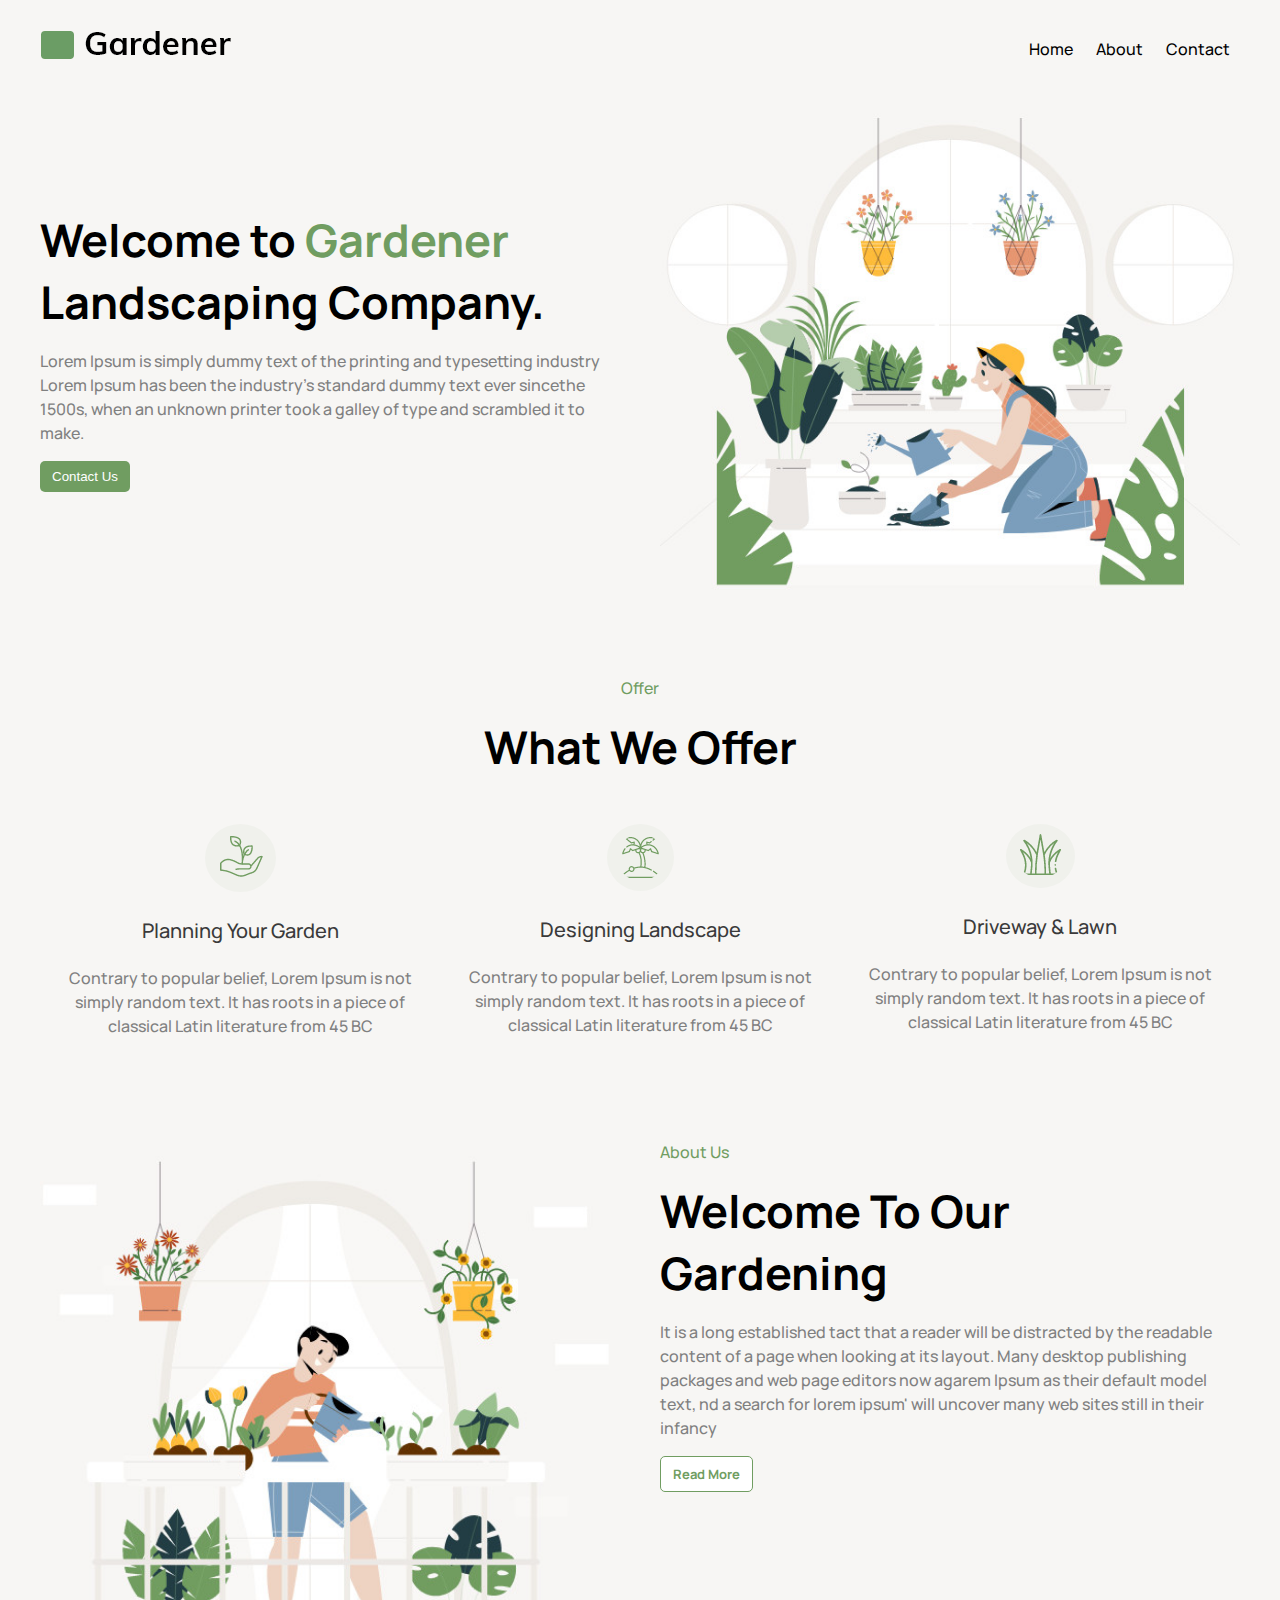
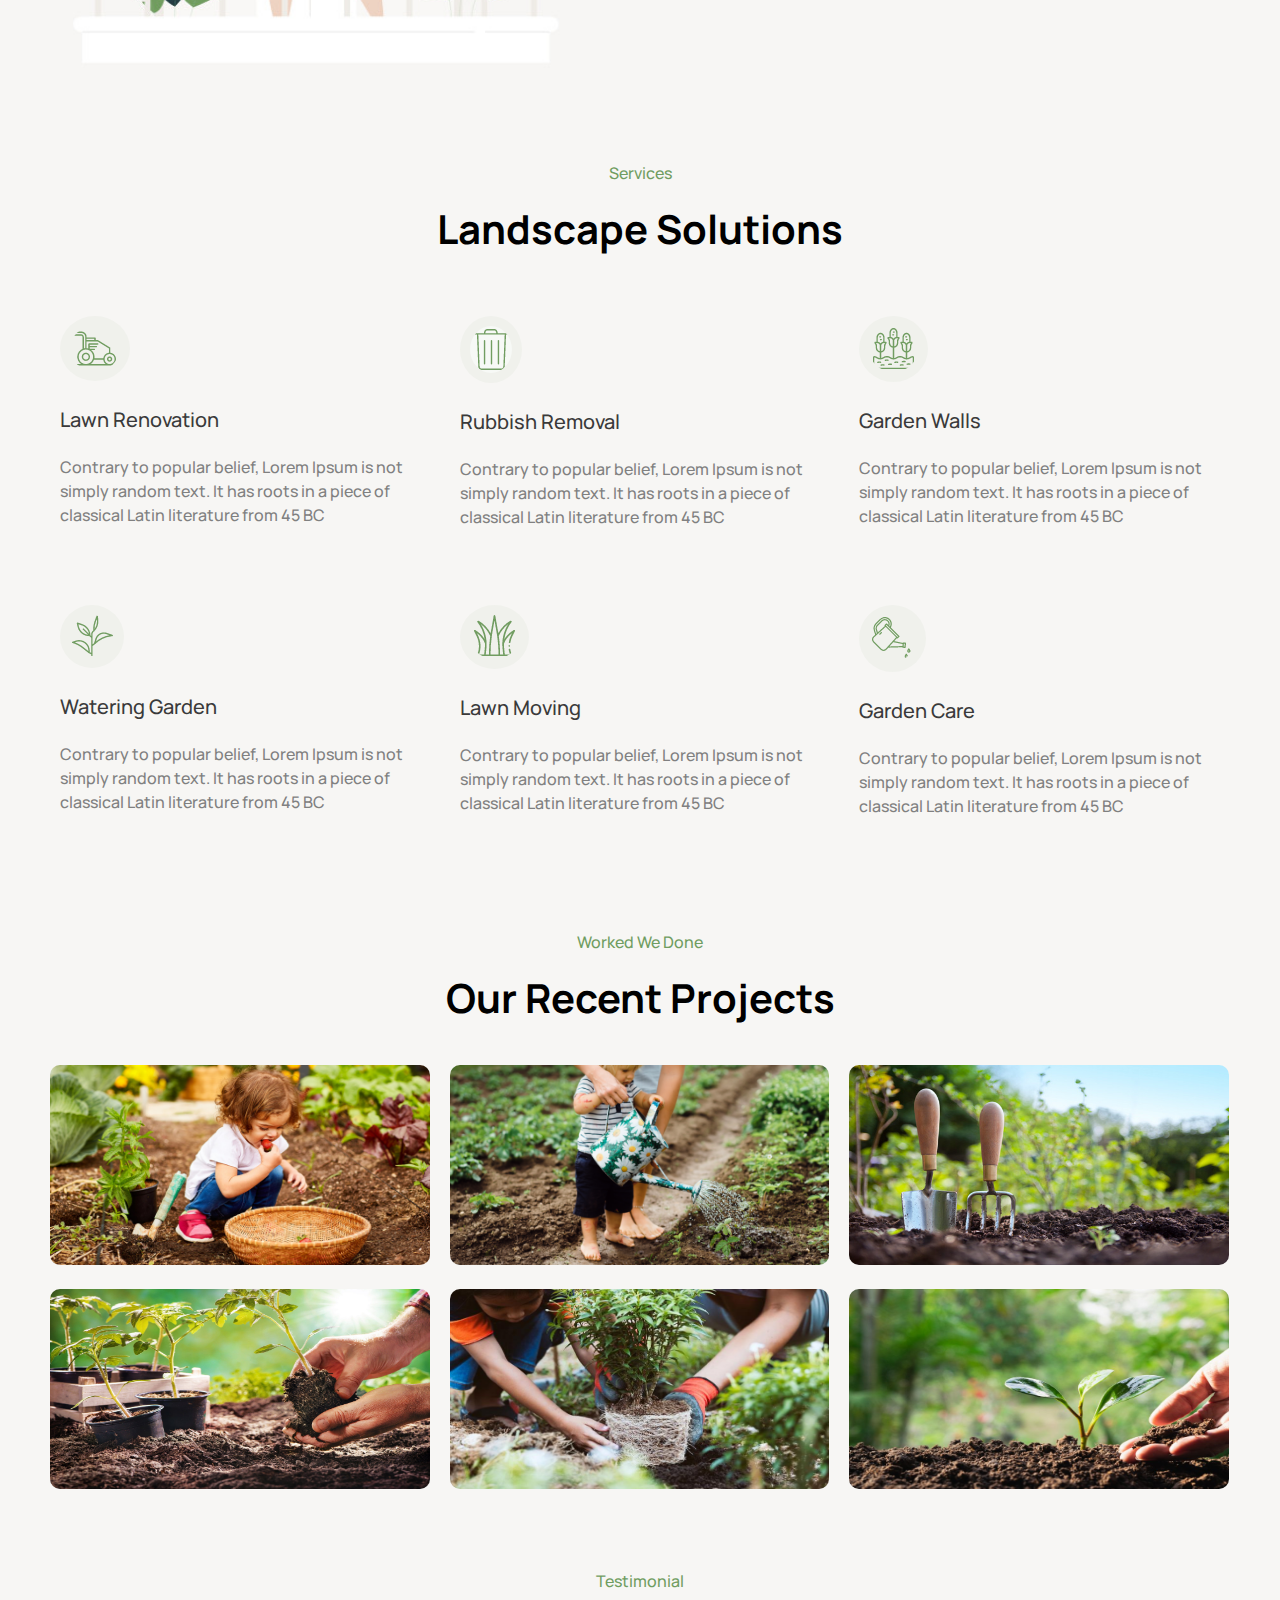
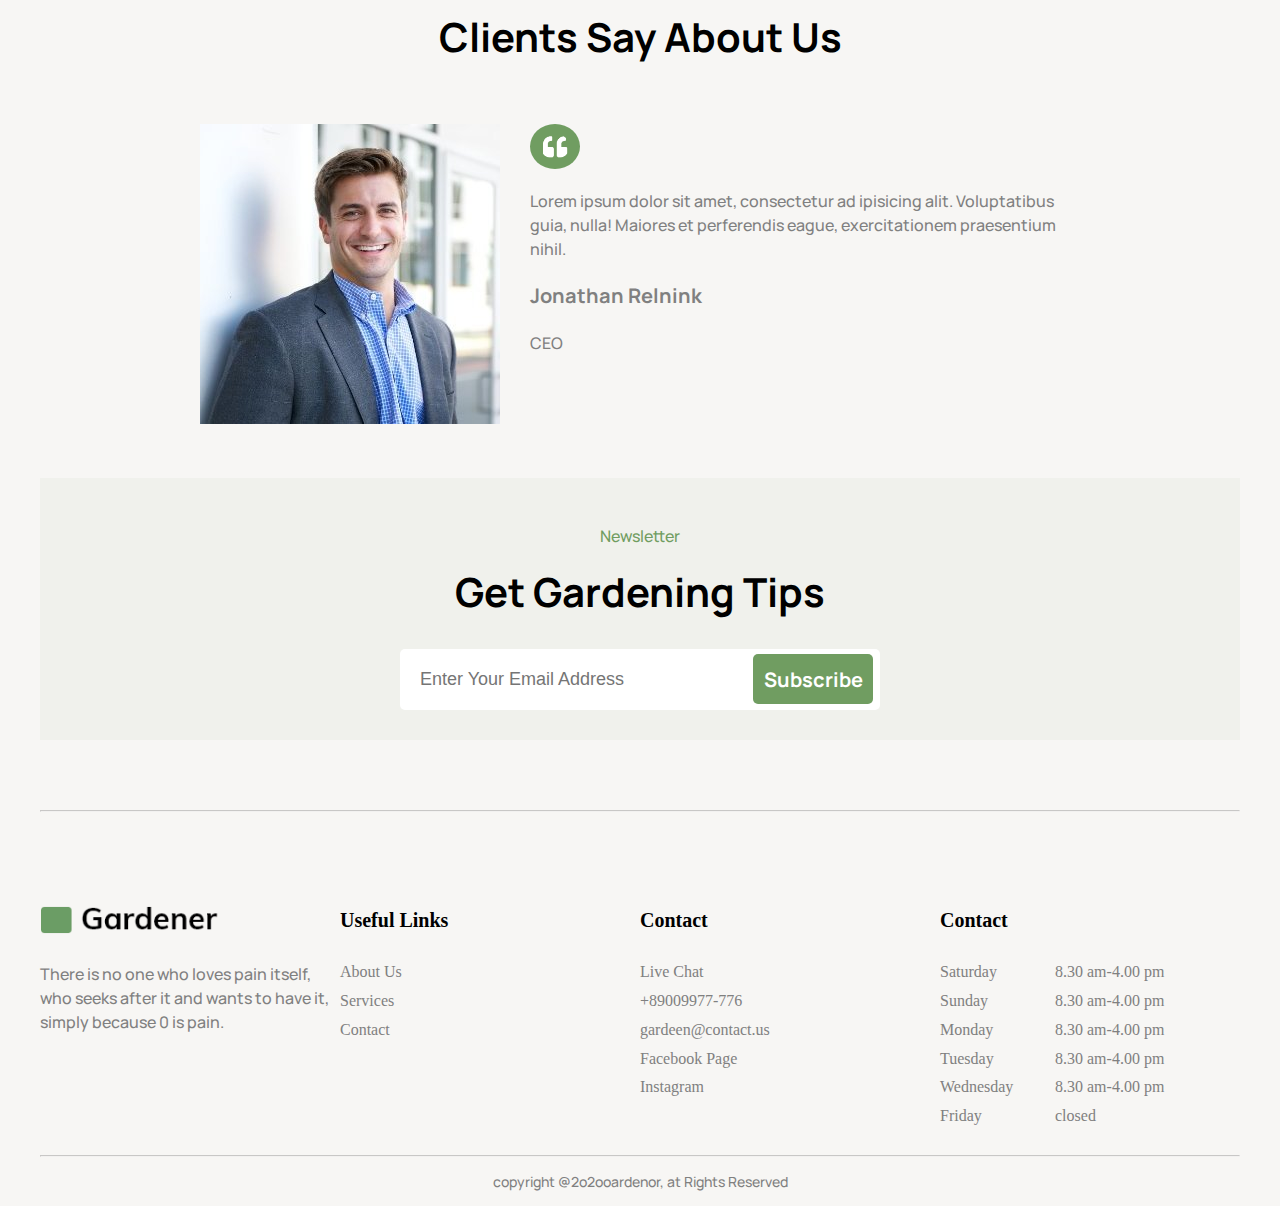
==== index.html @ a2d38297 "initial version desktop" ====
<!DOCTYPE html>
<html lang="en">
<head>
    <meta charset="UTF-8">
    <meta name="viewport" content="width=device-width, initial-scale=1.0">
    <title>Gardener</title>
    <link rel="stylesheet" href="css/style.css"> 
</head>
<body>
    <div class="container">
        <header class="main-header">
            <h1><a href=""><img src="images/logo.png"></a></h1>
            <nav class="navigator">
                <a href="home">Home</a>
                <a href="about">About</a>
                <a href="Contact">Contact</a>
            </nav>
        </header>
        <div class="gardener">
            <div class="welcome">
                <h2>Welcome to <span class="font-change">Gardener</span> Landscaping Company.</h2>
                <p>Lorem Ipsum is simply dummy text of the printing and 
                    typesetting industry Lorem Ipsum has been the industry's 
                    standard dummy text ever sincethe 1500s, when an unknown 
                    printer took a galley of type and scrambled it to make.
                </p>
                <button id="contact-us">Contact Us</button>
            </div>
            <figure class="image1">
                <img src="images/img-1.jpg" alt="" width=100%>
            </figure>
        </div>
        <div class="offer">
            <p id="font-offer">Offer</p>
            <h2>What We Offer</h2>
            <div class="offer-container">
                <div class="offer-content">
                    <figure>
                        <img src="images/ico-1.png" alt="">
                    </figure>
                    <p id="content-head">Planning Your Garden </p>
                    <p>
                        Contrary to popular belief, Lorem Ipsum is not simply random text. 
                        It has roots in a piece of classical Latin literature from 45 BC 
                    </p>
                </div>
                <div class="offer-content">
                    <figure>
                        <img src="images/ico-2.png" alt="">
                    </figure>
                    <p id="content-head">Designing Landscape </p>
                    <p>
                        Contrary to popular belief, Lorem Ipsum is not simply random text. 
                        It has roots in a piece of classical Latin literature from 45 BC 
                    </p>
                </div>
                <div class="offer-content">
                    <figure>
                        <img src="images/ico-3.png" alt="">
                    </figure>
                    <p id="content-head"> Driveway & Lawn </p>
                    <p>
                        Contrary to popular belief, Lorem Ipsum is not simply random text. 
                        It has roots in a piece of classical Latin literature from 45 BC 
                    </p>
                </div>
            </div>
    
        </div>
        <div class="gardener">
            <figure class="image2">
                <img src="images/img-2.jpg" alt="" width=100%>
            </figure>
            <div class="about">
                <p id="font-about">About Us</p>
                <h2>Welcome To Our Gardening</h2>
                <p>It is a long established tact that a reader will be distracted by the
                     readable content of a page when looking at its layout. Many desktop publishing 
                     packages and web page editors now agarem Ipsum as their default model text, 
                     nd a search for lorem ipsum' will uncover many web sites still in their infancy 
                </p>
                <button id="read-more">Read More</button>
            </div>
           
        </div>
        <div class="offer">
            <p id="font-offer">Services</p>
            <h3>Landscape Solutions </h3>
            <div class="service-container">
                <div class="service-content">
                    <figure>
                        <img src="images/ico-4.png" alt="">
                    </figure>
                    <p id="content-head">Lawn Renovation </p>
                    <p>
                        Contrary to popular belief, Lorem Ipsum is not simply random text. 
                        It has roots in a piece of classical Latin literature from 45 BC 
                    </p>

                </div>
                <div class="service-content">
                    <figure>
                        <img src="images/ico-5.png" alt="">
                    </figure>
                    <p id="content-head">Rubbish Removal </p>
                    <p>
                        Contrary to popular belief, Lorem Ipsum is not simply random text. 
                        It has roots in a piece of classical Latin literature from 45 BC 
                    </p>

                </div>
                <div class="service-content">
                    <figure>
                        <img src="images/ico-6.png" alt="">
                    </figure>
                    <p id="content-head">Garden Walls </p>
                    <p>
                        Contrary to popular belief, Lorem Ipsum is not simply random text. 
                        It has roots in a piece of classical Latin literature from 45 BC 
                    </p>

                </div>
                <div class="service-content">
                    <figure>
                        <img src="images/ico-7.png" alt="">
                    </figure>
                    <p id="content-head">Watering Garden </p>
                    <p>
                        Contrary to popular belief, Lorem Ipsum is not simply random text. 
                        It has roots in a piece of classical Latin literature from 45 BC 
                    </p>

                </div>
                <div class="service-content">
                    <figure>
                        <img src="images/ico-3.png" alt="">
                    </figure>
                    <p id="content-head">Lawn Moving</p>
                    <p>
                        Contrary to popular belief, Lorem Ipsum is not simply random text. 
                        It has roots in a piece of classical Latin literature from 45 BC 
                    </p>

                </div>
                <div class="service-content">
                    <figure>
                        <img src="images/ico-8.png" alt="">
                    </figure>
                    <p id="content-head">Garden Care  </p>
                    <p>
                        Contrary to popular belief, Lorem Ipsum is not simply random text. 
                        It has roots in a piece of classical Latin literature from 45 BC 
                    </p>

                </div>
                
              
            </div>
        </div>
        <div class="offer">
            <p id="font-offer">Worked We Done</p>
            <h3>Our Recent Projects </h3>
            <div class="service-container">
                <div class="projects-content">
                    <figure>
                        <img src="images/projects/img-1.jpg" alt="">
                    </figure>
                </div>
                <div class="projects-content">
                    <figure>
                        <img src="images/projects/img-2.png" alt="">
                    </fgure>
                </div>
                <div class="projects-content">
                    <figure>
                        <img src="images/projects/img-3.jpg" alt="">
                    </figure>
                </div>
                <div class="projects-content">
                    <figure>
                        <img src="images/projects/img-4.jpg" alt="">
                    </figure>
                </div>
                <div class="projects-content">
                    <figure>
                        <img src="images/projects/img-5.jpeg" alt="">
                    </figure>
                </div>
                <div class="projects-content">
                    <figure>
                        <img src="images/projects/img-6.jpg" alt="">
                    </figure>
                    
                </div>
            </div>
        </div>
        <div class="offer">
            <p id="font-offer">Testimonial</p>
            <h3>Clients Say About Us </h3>
            <div class="clients">
                <figure class="image3">
                    <img src="images/testimonial/testimonial-2.jpg" alt="">
                </figure>
                <div class="clients-content">
                    <img src="images/quote.png" alt="" width=50px>
                    <p>Lorem ipsum dolor sit amet, consectetur ad ipisicing alit. 
                        Voluptatibus guia, nulla! Maiores et perferendis eague,
                         exercitationem praesentium nihil. 
                    </p>
                    <p id="client-name">Jonathan Relnink </p>
                    <p>CEO</p>
               
                </div>
            </div>
        </div>
        <div class="newsletter">
            <p id="font-offer">Newsletter</p>
            <h3>Get Gardening Tips </h3>
            <form>
                <div class="button-inside">
                    <input type="text" name="emailid" placeholder="Enter Your Email Address">
                    <button id="subscribe">Subscribe</button>

                </div>
                
            </form>
            
        </div>
        <hr id="newsletter-hr">
        <footer>
            <div class="footer-container">
                <div class="footer-gardener">
                   <h4><img src="images/logo.png" alt="" width=60%></h4>
                   <p>
                    There is no one who loves pain itself, who seeks after it and wants
                     to have it, simply because 0 is pain. 
                   </p>
                </div>
                <div class="link">
                    <h4>Useful Links</h4>
                    <ul>
                        <li><a href="">About Us</a></li>
                        <li><a href="">Services</a></li>
                        <li><a href="">Contact</a></li>
                    </ul>
                </div>
                <div class="contact">
                    <h4>Contact</h4>
                    <ul>
                        <li>Live Chat</li>
                        <li>+89009977-776</li>
                        <li>gardeen@contact.us</li>
                        <li>Facebook Page</li>
                        <li>Instagram </li>
                    </ul>
                </div>
                <div class="day-time">
                    <div class="day">
                        <h4>Contact</h4>
                        <ul>
                           <li>Saturday</li>
                           <li>Sunday</li>
                           <li>Monday</li>
                           <li>Tuesday</li>
                           <li>Wednesday</li>
                           <li>Friday</li>
                        </ul>
                    </div>
                    <div class="time">
                        <ul>
                            <li>8.30 am-4.00 pm</li>
                            <li>8.30 am-4.00 pm</li>
                            <li>8.30 am-4.00 pm</li>
                            <li>8.30 am-4.00 pm</li>
                            <li>8.30 am-4.00 pm</li>
                            <li>closed </li>
                         </ul>
                        
                    </div>
                </div>
                
            </div>
            <hr>
            <p id="footer-font">copyright @2o2ooardenor, at Rights Reserved </p>
        </footer>
    
    
    
</body>
</html>
---- css/style.css ----
* {-webkit-box-sizing: border-box;
    box-sizing: border-box;
   
}
body {
    font-size: 16px;
    --gogreen: #709d61;
    background-color: #f7f6f4;
}

p {
    line-height: 1.5em;
    color: grey;
    font-family: 'Manrope-medium';
}
.container {
    max-width: 1200px;
    margin: 0 auto;
}
.main-header {
    display: flex;
    justify-content: space-between;
}
.navigator {
    align-self: center;
    font-family: 'Manrope-medium';
}

.navigator a {
    text-decoration: none;
    color: black;
    padding: 10px;
}
.gardener {
    display: flex;
    justify-content: space-between;
    padding-bottom: 50px;
}
.welcome {
    flex: 1;
    align-self: center;
}
 h2 {
    font-size: 45px;
    margin: 0px 0px 10px 0px;
    font-family: 'Manrope-bold';
}
h3 {
    font-size: 40px;
    margin: 0px 0px 30px 0px;
    font-family: 'Manrope-bold';
}
.font-change {
    color: var(--gogreen);
}

#contact-us {
    padding: 8px 12px 8px 12px;
    background-color: var(--gogreen);
    color: white;
    border: none;
    border-radius: 5px;

}
.image1 {
    flex: 1;
    margin-right: 0;
}
.offer {
    padding-bottom: 50px;
}
.offer-container {
    display: flex;
}
.offer-content {
    flex: 1;
    text-align: center;
    padding: 20px;
}
#font-offer {
    text-align: center;
    font-size: 16px;
    color: var(--gogreen);
    font-family: 'Manrope-medium';
}
.offer h2, h3 {
    text-align: center;
}
#content-head {
    font-size: 20px;
    color: #3a3a3a;
}
.offer-content img {
    border-radius: 50%;
    text-align: center;
    background-color: #f0f1ec;
    padding: 10px;
}
.image2 {
    flex: 1;
    margin-left: 0px;
}
.about {
    flex: 1;
    text-align: left;
}
#font-about {
    color: var(--gogreen);
}
#read-more {
    color: var(--gogreen);
    border: 1px solid var(--gogreen);
    padding: 8px 12px 8px 12px;
    background-color: white;
    border-radius: 5px;
    font-family: 'Manrope-bold';

}
.service-container {
    display: flex;
    flex-wrap: wrap;
}
.service-content {
    width: 33.3%;
    padding: 30px 20px;
}
.service-content img {
    border-radius: 50%;
    background-color: #f0f1ec;
    text-align: left;
    padding: 10px;
}
.service-content figure {
    margin: 0px;
}
.projects-content {
    width: 33.3%;
    padding: 10px;
}    
.projects-content img {
    width: 100%;
    border-radius: 10px;
    height: 200px;

}
.projects-content figure {
    margin: 0;
}
.clients {
    display: flex;
    padding-top: 30px;
    max-width: 900px;
    margin: 0 auto;
}

.clients img {
    margin-right: 30px;
}
.clients figure {
    margin: 0px 0px 0px 10px;

}


#client-name {
    font-size: 20px;
    font-family: 'Manrope-bold';
}
.clients-content img {
    border-radius: 50%;
    background-color: var(--gogreen);
    padding: 10px;

}
.newsletter {
    background-color: #f0f1ec;
    padding: 30px 0px;
}
.button-inside {
    position: relative;
    width: 40%;
    margin: 0 auto;
}
.button-inside input {
    width: 100%;
    padding: 20px;
    font-size: 18px;
    border-radius: 5px;
    border: none;
}
#subscribe {
    position: absolute;
    top: 5px;
    right:7px;
    width:120px;
    height:50px;
    background-color: var(--gogreen);
    color: white;
    border-radius: 5px;
    border: none;
    font-size: 20px;
    font-family: 'Manrope-bold';
}
#newsletter-hr {
    margin: 70px 0px;
    opacity: 0.5;
}
.footer-container {
    display: flex;
    flex-wrap: wrap;
}
.footer-gardener,.link,.contact,.day-time {
    width: 25%;

}
footer ul {
    list-style: none;
    color: grey;
    padding-left: 0px;
    line-height: 1.8em;
}
h4 {
    font-size: 20px;
}
.footer-gardener h4 {
    margin: 23px 0px;
    
}
footer a {
    text-decoration: none;
    color: grey;
}
.day-time {
    display: flex;
    flex-wrap: wrap;
}
.day,.time {
    width: 115px;
}
.time {
    align-self: flex-end;
}
footer hr {
    opacity: 0.5;
}
#footer-font {
    font-size: 14px;
    text-align: center;
}
/* TYPOS */ 
@font-face {
    font-family: 'Manrope-bold';
    src: url('../fonts/Manrope-Bold.woff2') format('woff2'),
        url('../fonts/Manrope-Bold.woff') format('woff');
    font-weight: bold;
    font-style: normal;
    font-display: swap;
}

@font-face {
    font-family: 'Manrope-medium';
    src: url('../fonts/Manrope-Medium.woff2') format('woff2'),
        url('../fonts/Manrope-Medium.woff') format('woff');
    font-weight: 500;
    font-style: normal;
    font-display: swap;
}

@font-face {
    font-family: 'Manrope-regular';
    src: url('../fonts/Manrope-Regular.woff2') format('woff2'),
        url('../fonts/Manrope-Regular.woff') format('woff');
    font-weight: normal;
    font-style: normal;
    font-display: swap;
}

@font-face {
    font-family: 'Manrope-semibold';
    src: url('../fonts/Manrope-SemiBold.woff2') format('woff2'),
        url('../fonts/Manrope-SemiBold.woff') format('woff');
    font-weight: 600;
    font-style: normal;
    font-display: swap;
}

@font-face {
    font-family: 'Manrope-extrabold';
    src: url('../fonts/Manrope-ExtraBold.woff2') format('woff2'),
        url('../fonts/Manrope-ExtraBold.woff') format('woff');
    font-weight: 800;
    font-style: normal;
    font-display: swap;
}

@font-face {
    font-family: 'Manrope-extralight';
    src: url('../fonts/Manrope-ExtraLight.woff2') format('woff2'),
        url('../fonts/Manrope-ExtraLight.woff') format('woff');
    font-weight: 200;
    font-style: normal;
    font-display: swap;
}

@font-face {
    font-family: 'Manrope-light';
    src: url('../fonts/Manrope-Light.woff2') format('woff2'),
        url('../fonts/Manrope-Light.woff') format('woff');
    font-weight: 300;
    font-style: normal;
    font-display: swap;
}
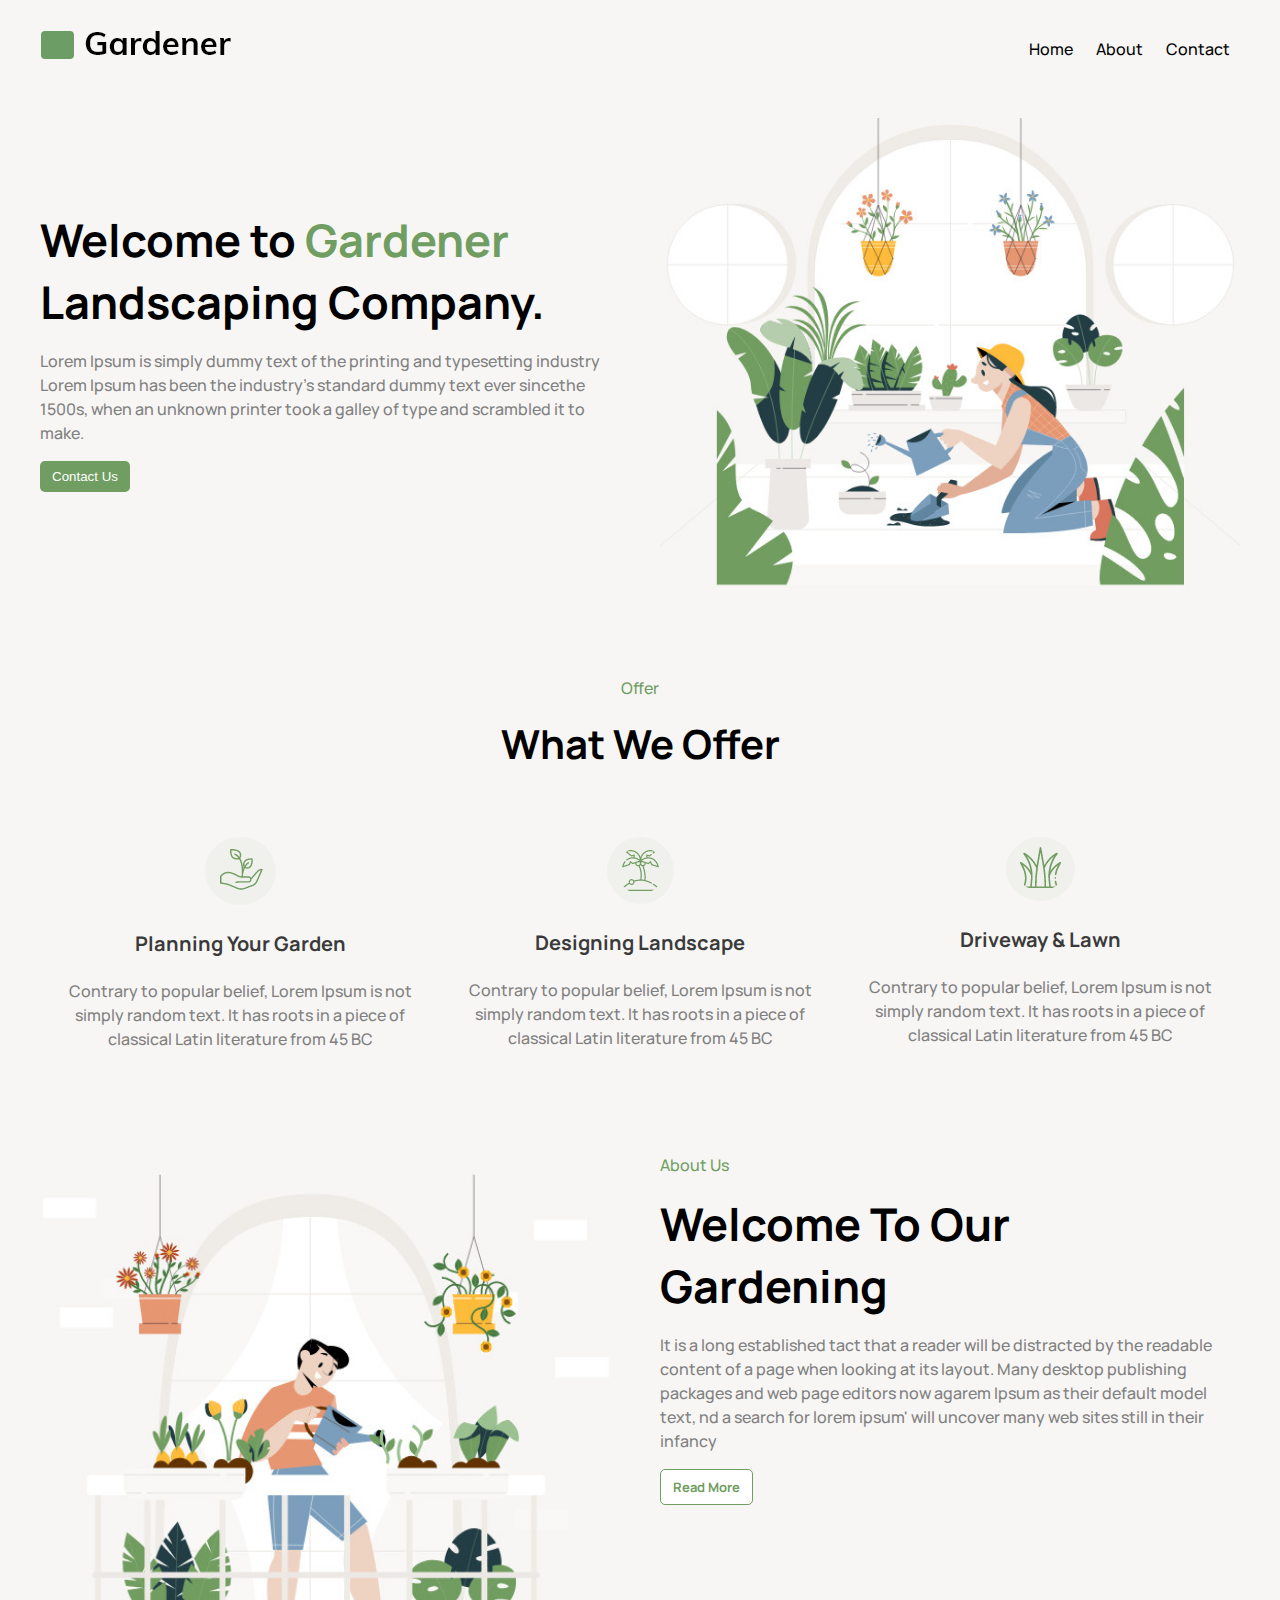
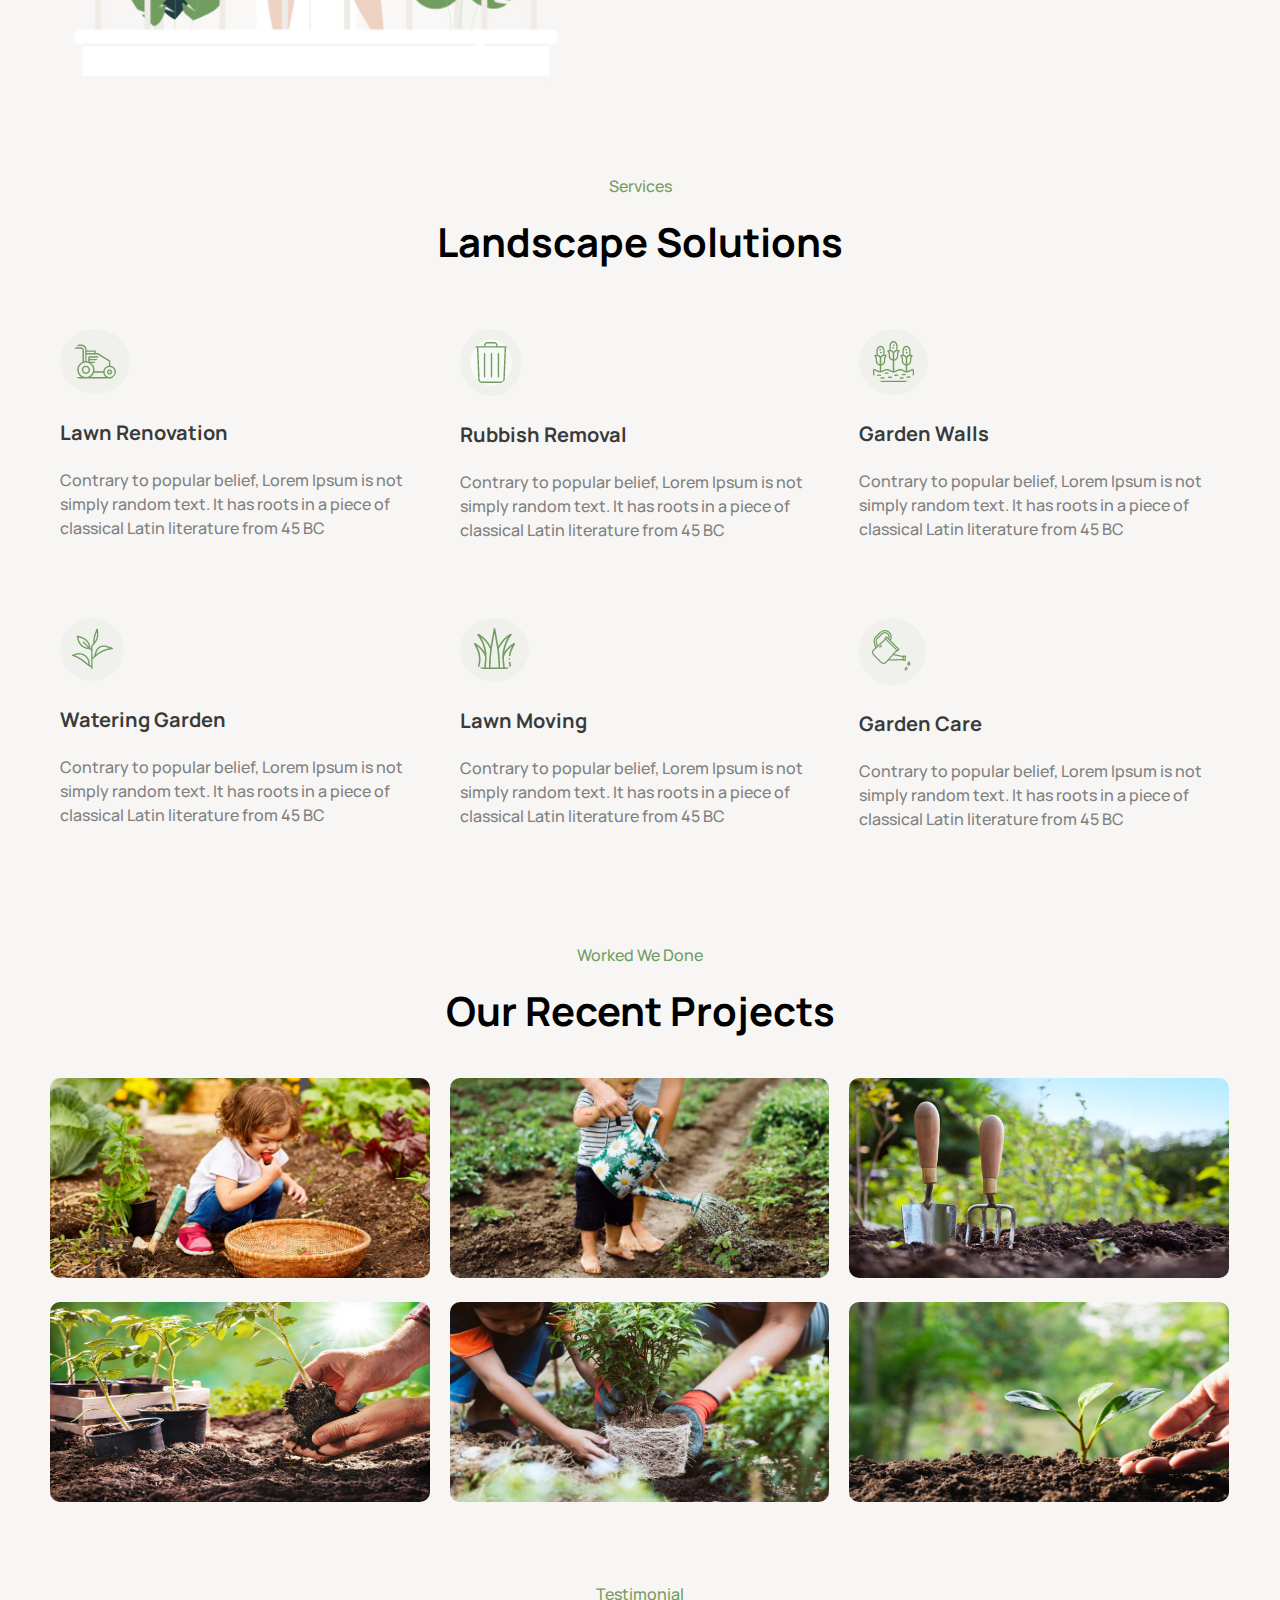
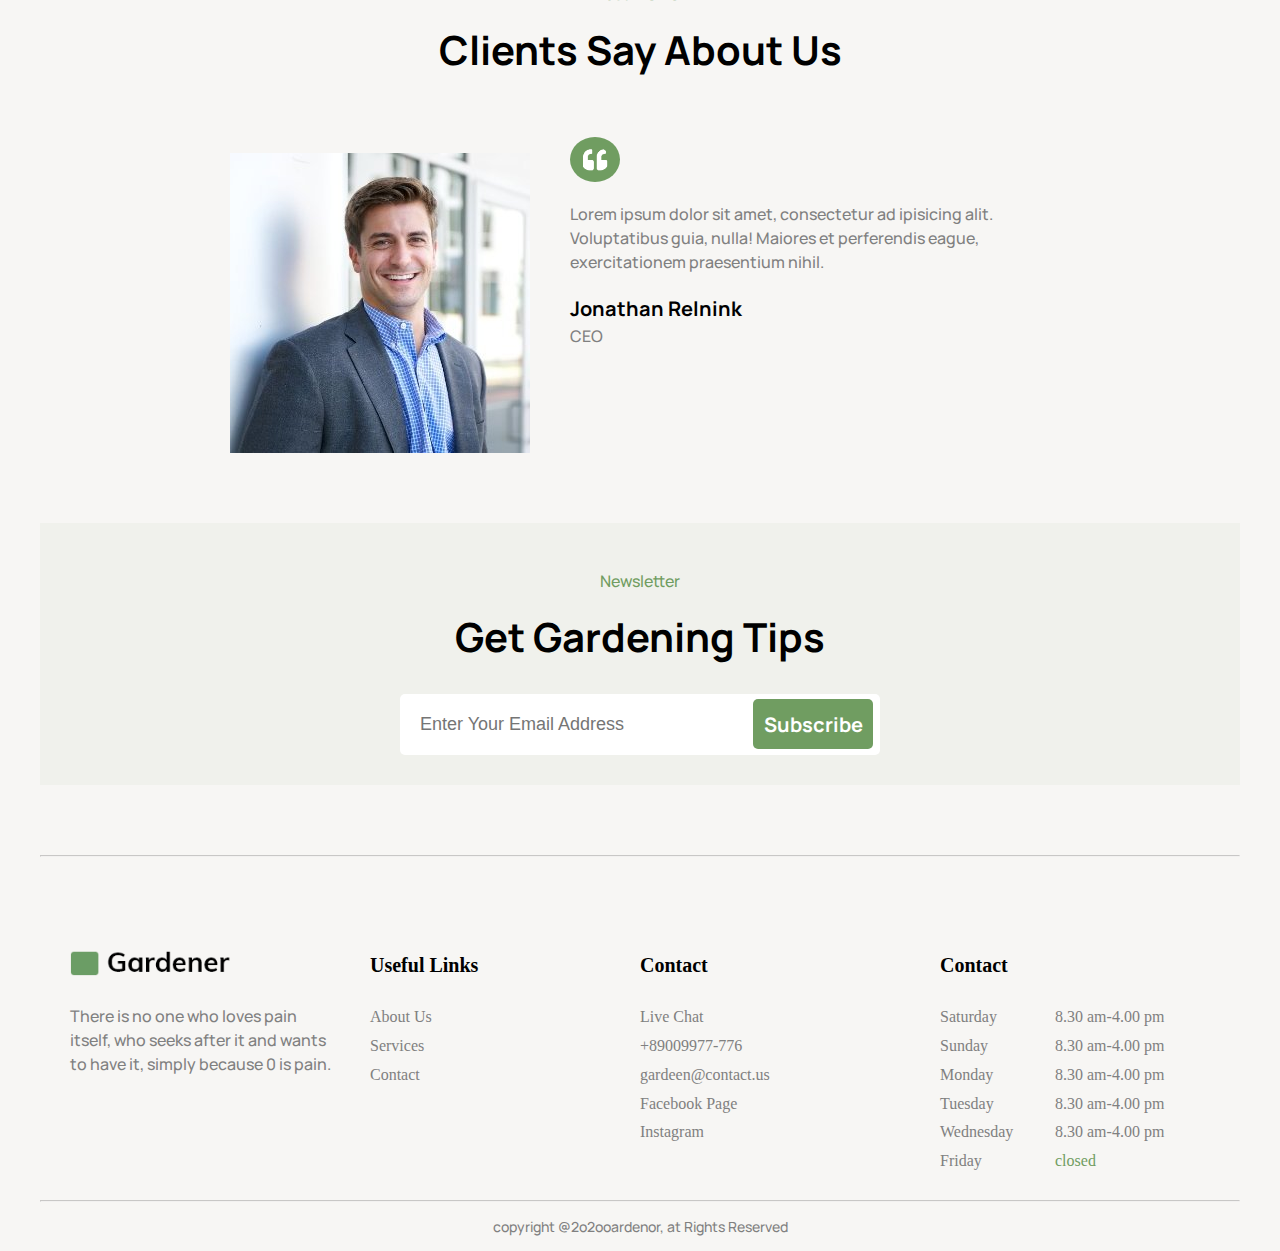
==== commit 6b8fc94e: "corrected a few" ====
--- a/index.html
+++ b/index.html
@@ -9,7 +9,7 @@
 <body>
     <div class="container">
         <header class="main-header">
-            <h1><a href=""><img src="images/logo.png"></a></h1>
+            <h1><a href=""><img src="images/logo.png" alt="logo"></a></h1>
             <nav class="navigator">
                 <a href="home">Home</a>
                 <a href="about">About</a>
@@ -27,18 +27,18 @@
                 <button id="contact-us">Contact Us</button>
             </div>
             <figure class="image1">
-                <img src="images/img-1.jpg" alt="" width=100%>
+                <img src="images/img-1.jpg" alt="welcome image" width=100%>
             </figure>
         </div>
         <div class="offer">
             <p id="font-offer">Offer</p>
-            <h2>What We Offer</h2>
+            <h3>What We Offer</h3>
             <div class="offer-container">
                 <div class="offer-content">
                     <figure>
-                        <img src="images/ico-1.png" alt="">
-                    </figure>
-                    <p id="content-head">Planning Your Garden </p>
+                        <img src="images/ico-1.png" alt="image1">
+                    </figure>
+                    <p class="content-head">Planning Your Garden </p>
                     <p>
                         Contrary to popular belief, Lorem Ipsum is not simply random text. 
                         It has roots in a piece of classical Latin literature from 45 BC 
@@ -46,9 +46,9 @@
                 </div>
                 <div class="offer-content">
                     <figure>
-                        <img src="images/ico-2.png" alt="">
-                    </figure>
-                    <p id="content-head">Designing Landscape </p>
+                        <img src="images/ico-2.png" alt="iamge2">
+                    </figure>
+                    <p class="content-head">Designing Landscape </p>
                     <p>
                         Contrary to popular belief, Lorem Ipsum is not simply random text. 
                         It has roots in a piece of classical Latin literature from 45 BC 
@@ -56,9 +56,9 @@
                 </div>
                 <div class="offer-content">
                     <figure>
-                        <img src="images/ico-3.png" alt="">
-                    </figure>
-                    <p id="content-head"> Driveway & Lawn </p>
+                        <img src="images/ico-3.png" alt="image3">
+                    </figure>
+                    <p class="content-head"> Driveway & Lawn </p>
                     <p>
                         Contrary to popular belief, Lorem Ipsum is not simply random text. 
                         It has roots in a piece of classical Latin literature from 45 BC 
@@ -69,7 +69,7 @@
         </div>
         <div class="gardener">
             <figure class="image2">
-                <img src="images/img-2.jpg" alt="" width=100%>
+                <img src="images/img-2.jpg" alt="aboutus-image" width=100%>
             </figure>
             <div class="about">
                 <p id="font-about">About Us</p>
@@ -89,64 +89,64 @@
             <div class="service-container">
                 <div class="service-content">
                     <figure>
-                        <img src="images/ico-4.png" alt="">
-                    </figure>
-                    <p id="content-head">Lawn Renovation </p>
-                    <p>
-                        Contrary to popular belief, Lorem Ipsum is not simply random text. 
-                        It has roots in a piece of classical Latin literature from 45 BC 
-                    </p>
-
-                </div>
-                <div class="service-content">
-                    <figure>
-                        <img src="images/ico-5.png" alt="">
-                    </figure>
-                    <p id="content-head">Rubbish Removal </p>
-                    <p>
-                        Contrary to popular belief, Lorem Ipsum is not simply random text. 
-                        It has roots in a piece of classical Latin literature from 45 BC 
-                    </p>
-
-                </div>
-                <div class="service-content">
-                    <figure>
-                        <img src="images/ico-6.png" alt="">
-                    </figure>
-                    <p id="content-head">Garden Walls </p>
-                    <p>
-                        Contrary to popular belief, Lorem Ipsum is not simply random text. 
-                        It has roots in a piece of classical Latin literature from 45 BC 
-                    </p>
-
-                </div>
-                <div class="service-content">
-                    <figure>
-                        <img src="images/ico-7.png" alt="">
-                    </figure>
-                    <p id="content-head">Watering Garden </p>
-                    <p>
-                        Contrary to popular belief, Lorem Ipsum is not simply random text. 
-                        It has roots in a piece of classical Latin literature from 45 BC 
-                    </p>
-
-                </div>
-                <div class="service-content">
-                    <figure>
-                        <img src="images/ico-3.png" alt="">
-                    </figure>
-                    <p id="content-head">Lawn Moving</p>
-                    <p>
-                        Contrary to popular belief, Lorem Ipsum is not simply random text. 
-                        It has roots in a piece of classical Latin literature from 45 BC 
-                    </p>
-
-                </div>
-                <div class="service-content">
-                    <figure>
-                        <img src="images/ico-8.png" alt="">
-                    </figure>
-                    <p id="content-head">Garden Care  </p>
+                        <img src="images/ico-4.png" alt="services-image1">
+                    </figure>
+                    <p class="content-head">Lawn Renovation </p>
+                    <p>
+                        Contrary to popular belief, Lorem Ipsum is not simply random text. 
+                        It has roots in a piece of classical Latin literature from 45 BC 
+                    </p>
+
+                </div>
+                <div class="service-content">
+                    <figure>
+                        <img src="images/ico-5.png" alt="services-image2">
+                    </figure>
+                    <p class="content-head">Rubbish Removal </p>
+                    <p>
+                        Contrary to popular belief, Lorem Ipsum is not simply random text. 
+                        It has roots in a piece of classical Latin literature from 45 BC 
+                    </p>
+
+                </div>
+                <div class="service-content">
+                    <figure>
+                        <img src="images/ico-6.png" alt="services-image3">
+                    </figure>
+                    <p class="content-head">Garden Walls </p>
+                    <p>
+                        Contrary to popular belief, Lorem Ipsum is not simply random text. 
+                        It has roots in a piece of classical Latin literature from 45 BC 
+                    </p>
+
+                </div>
+                <div class="service-content">
+                    <figure>
+                        <img src="images/ico-7.png" alt="services-image4">
+                    </figure>
+                    <p class="content-head">Watering Garden </p>
+                    <p>
+                        Contrary to popular belief, Lorem Ipsum is not simply random text. 
+                        It has roots in a piece of classical Latin literature from 45 BC 
+                    </p>
+
+                </div>
+                <div class="service-content">
+                    <figure>
+                        <img src="images/ico-3.png" alt="services-image5">
+                    </figure>
+                    <p class="content-head">Lawn Moving</p>
+                    <p>
+                        Contrary to popular belief, Lorem Ipsum is not simply random text. 
+                        It has roots in a piece of classical Latin literature from 45 BC 
+                    </p>
+
+                </div>
+                <div class="service-content">
+                    <figure>
+                        <img src="images/ico-8.png" alt="services-image6">
+                    </figure>
+                    <p class="content-head">Garden Care  </p>
                     <p>
                         Contrary to popular belief, Lorem Ipsum is not simply random text. 
                         It has roots in a piece of classical Latin literature from 45 BC 
@@ -163,32 +163,32 @@
             <div class="service-container">
                 <div class="projects-content">
                     <figure>
-                        <img src="images/projects/img-1.jpg" alt="">
-                    </figure>
-                </div>
-                <div class="projects-content">
-                    <figure>
-                        <img src="images/projects/img-2.png" alt="">
+                        <img src="images/projects/img-1.jpg" alt="projectimg1">
+                    </figure>
+                </div>
+                <div class="projects-content">
+                    <figure>
+                        <img src="images/projects/img-2.png" alt="projectimg2">
                     </fgure>
                 </div>
                 <div class="projects-content">
                     <figure>
-                        <img src="images/projects/img-3.jpg" alt="">
-                    </figure>
-                </div>
-                <div class="projects-content">
-                    <figure>
-                        <img src="images/projects/img-4.jpg" alt="">
-                    </figure>
-                </div>
-                <div class="projects-content">
-                    <figure>
-                        <img src="images/projects/img-5.jpeg" alt="">
-                    </figure>
-                </div>
-                <div class="projects-content">
-                    <figure>
-                        <img src="images/projects/img-6.jpg" alt="">
+                        <img src="images/projects/img-3.jpg" alt="projectimg3">
+                    </figure>
+                </div>
+                <div class="projects-content">
+                    <figure>
+                        <img src="images/projects/img-4.jpg" alt="projectimg4">
+                    </figure>
+                </div>
+                <div class="projects-content">
+                    <figure>
+                        <img src="images/projects/img-5.jpeg" alt="projectimg5">
+                    </figure>
+                </div>
+                <div class="projects-content">
+                    <figure>
+                        <img src="images/projects/img-6.jpg" alt="projectimg6">
                     </figure>
                     
                 </div>
@@ -199,10 +199,10 @@
             <h3>Clients Say About Us </h3>
             <div class="clients">
                 <figure class="image3">
-                    <img src="images/testimonial/testimonial-2.jpg" alt="">
+                    <img src="images/testimonial/testimonial-2.jpg" alt="clientimg">
                 </figure>
                 <div class="clients-content">
-                    <img src="images/quote.png" alt="" width=50px>
+                    <img src="images/quote.png" alt="quoteimg" width=50px>
                     <p>Lorem ipsum dolor sit amet, consectetur ad ipisicing alit. 
                         Voluptatibus guia, nulla! Maiores et perferendis eague,
                          exercitationem praesentium nihil. 
@@ -216,13 +216,9 @@
         <div class="newsletter">
             <p id="font-offer">Newsletter</p>
             <h3>Get Gardening Tips </h3>
-            <form>
-                <div class="button-inside">
+            <form class="button-inside">
                     <input type="text" name="emailid" placeholder="Enter Your Email Address">
                     <button id="subscribe">Subscribe</button>
-
-                </div>
-                
             </form>
             
         </div>
@@ -230,7 +226,7 @@
         <footer>
             <div class="footer-container">
                 <div class="footer-gardener">
-                   <h4><img src="images/logo.png" alt="" width=60%></h4>
+                <h4><img src="images/logo.png" alt="" width=60%></h4>
                    <p>
                     There is no one who loves pain itself, who seeks after it and wants
                      to have it, simply because 0 is pain. 
@@ -283,7 +279,7 @@
             <hr>
             <p id="footer-font">copyright @2o2ooardenor, at Rights Reserved </p>
         </footer>
-    
+    </div>
     
     
 </body>
--- a/css/style.css
+++ b/css/style.css
@@ -12,10 +12,12 @@
     line-height: 1.5em;
     color: grey;
     font-family: 'Manrope-medium';
+    font-size: 16px;
 }
 .container {
     max-width: 1200px;
     margin: 0 auto;
+   
 }
 .main-header {
     display: flex;
@@ -28,7 +30,7 @@
 
 .navigator a {
     text-decoration: none;
-    color: black;
+    color: #000000;
     padding: 10px;
 }
 .gardener {
@@ -57,7 +59,7 @@
 #contact-us {
     padding: 8px 12px 8px 12px;
     background-color: var(--gogreen);
-    color: white;
+    color: #ffffff;
     border: none;
     border-radius: 5px;
 
@@ -86,9 +88,10 @@
 .offer h2, h3 {
     text-align: center;
 }
-#content-head {
+.content-head {
     font-size: 20px;
     color: #3a3a3a;
+    font-family: 'Manrope-bold';
 }
 .offer-content img {
     border-radius: 50%;
@@ -111,7 +114,7 @@
     color: var(--gogreen);
     border: 1px solid var(--gogreen);
     padding: 8px 12px 8px 12px;
-    background-color: white;
+    background-color: #ffffff;
     border-radius: 5px;
     font-family: 'Manrope-bold';
 
@@ -151,20 +154,19 @@
     padding-top: 30px;
     max-width: 900px;
     margin: 0 auto;
-}
-
-.clients img {
-    margin-right: 30px;
-}
-.clients figure {
-    margin: 0px 0px 0px 10px;
-
-}
-
-
+    justify-content: space-between;
+}
+.clients-content {
+    flex-basis: 560px;
+}
 #client-name {
     font-size: 20px;
     font-family: 'Manrope-bold';
+    color: #000000;
+    margin-bottom: 0px;
+}
+.clients-content p:last-child {
+    margin-top: 0px;
 }
 .clients-content img {
     border-radius: 50%;
@@ -195,7 +197,7 @@
     width:120px;
     height:50px;
     background-color: var(--gogreen);
-    color: white;
+    color: #ffffff;
     border-radius: 5px;
     border: none;
     font-size: 20px;
@@ -210,8 +212,11 @@
     flex-wrap: wrap;
 }
 .footer-gardener,.link,.contact,.day-time {
-    width: 25%;
-
+    flex-basis: 25%;
+
+}
+.footer-gardener {
+    padding-left: 30px;
 }
 footer ul {
     list-style: none;
@@ -226,10 +231,15 @@
     margin: 23px 0px;
     
 }
+
 footer a {
     text-decoration: none;
     color: grey;
 }
+.link {
+    padding-left: 30px;
+}
+
 .day-time {
     display: flex;
     flex-wrap: wrap;
@@ -239,6 +249,9 @@
 }
 .time {
     align-self: flex-end;
+}
+.time li:last-child {
+    color: var(--gogreen);
 }
 footer hr {
     opacity: 0.5;
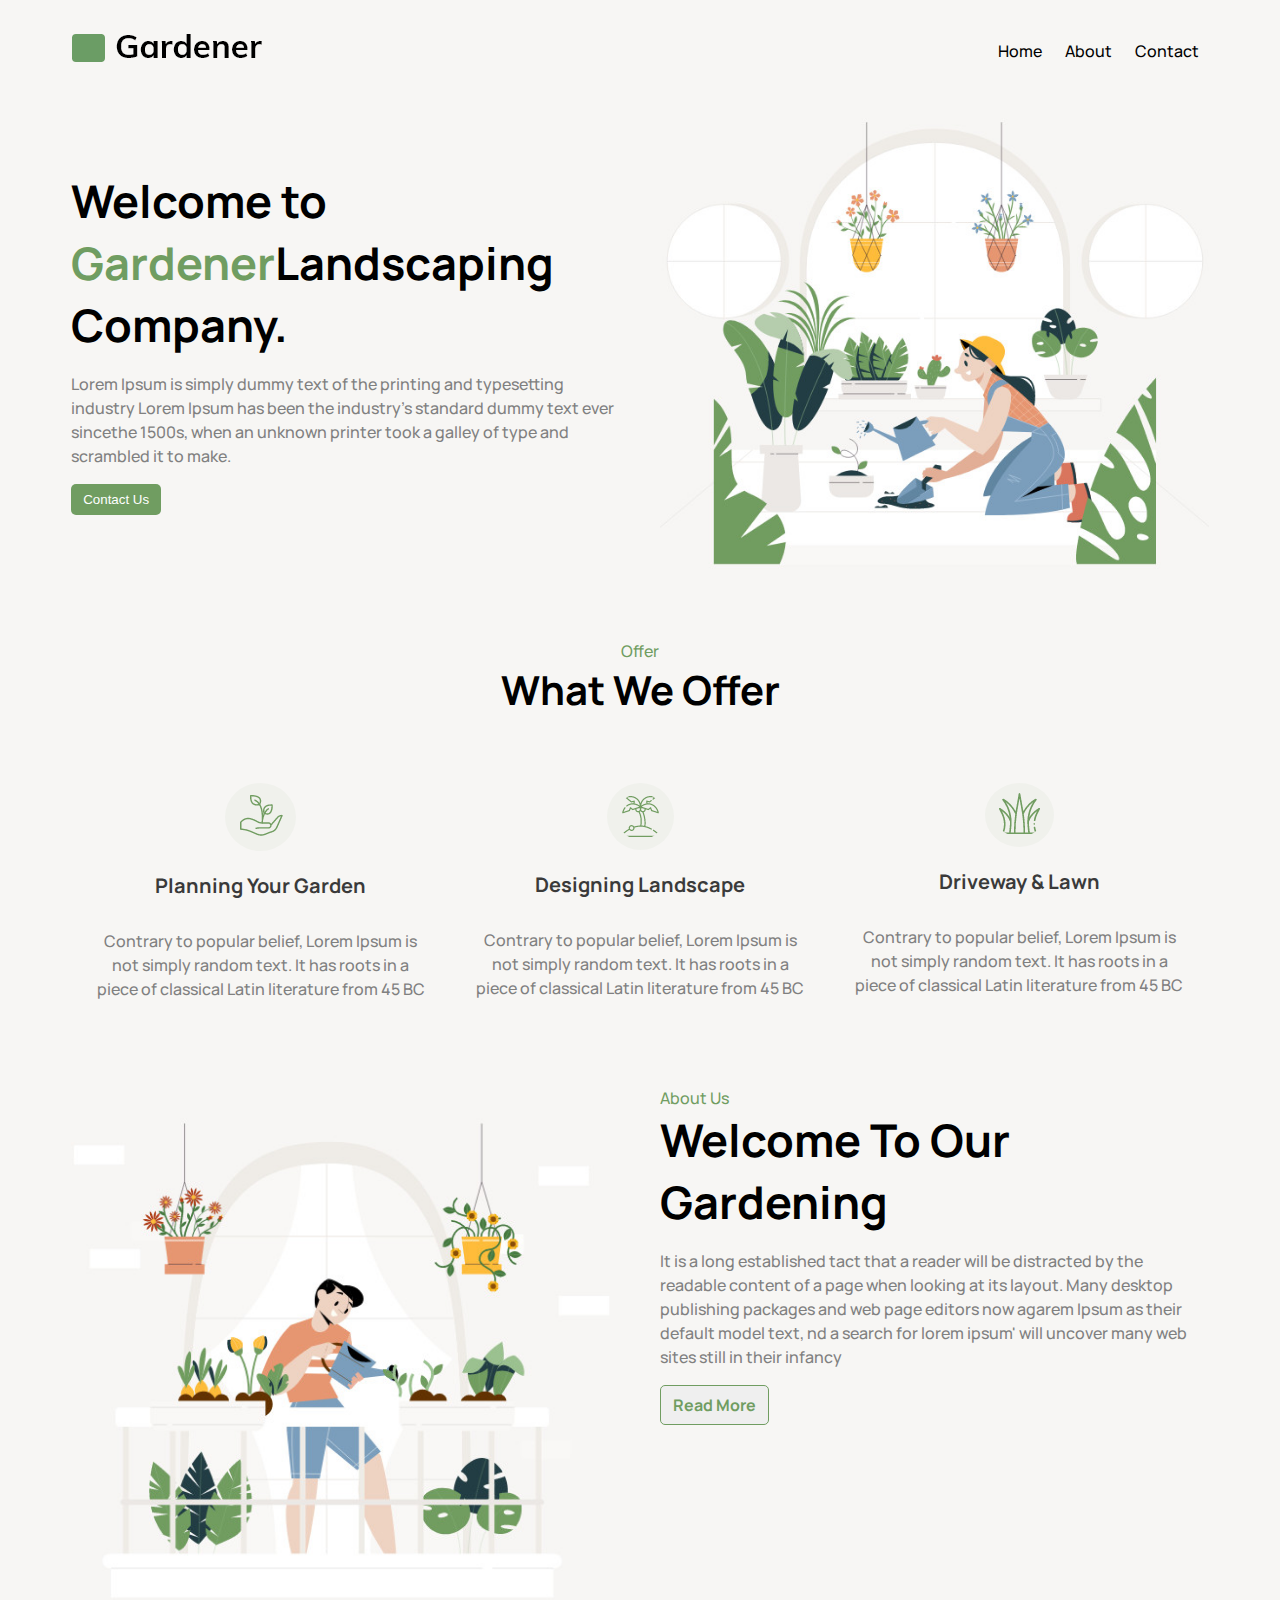
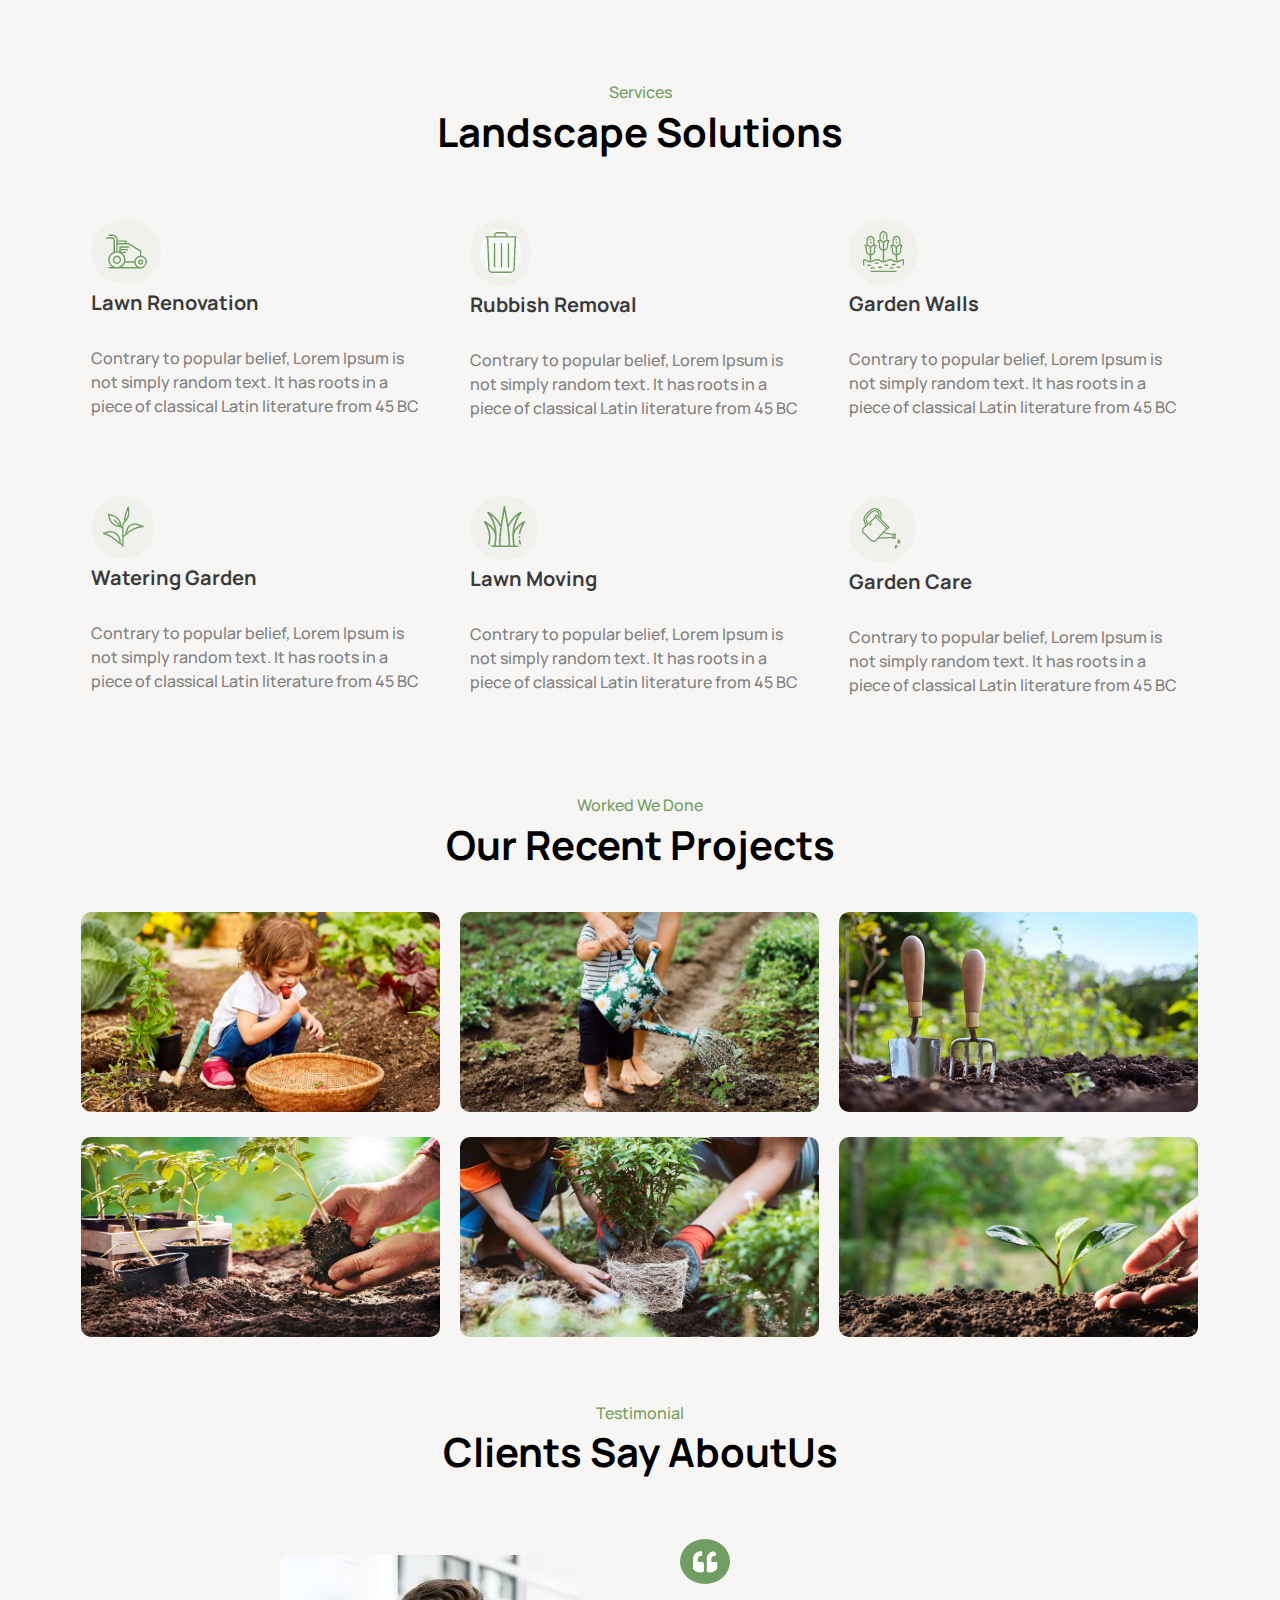
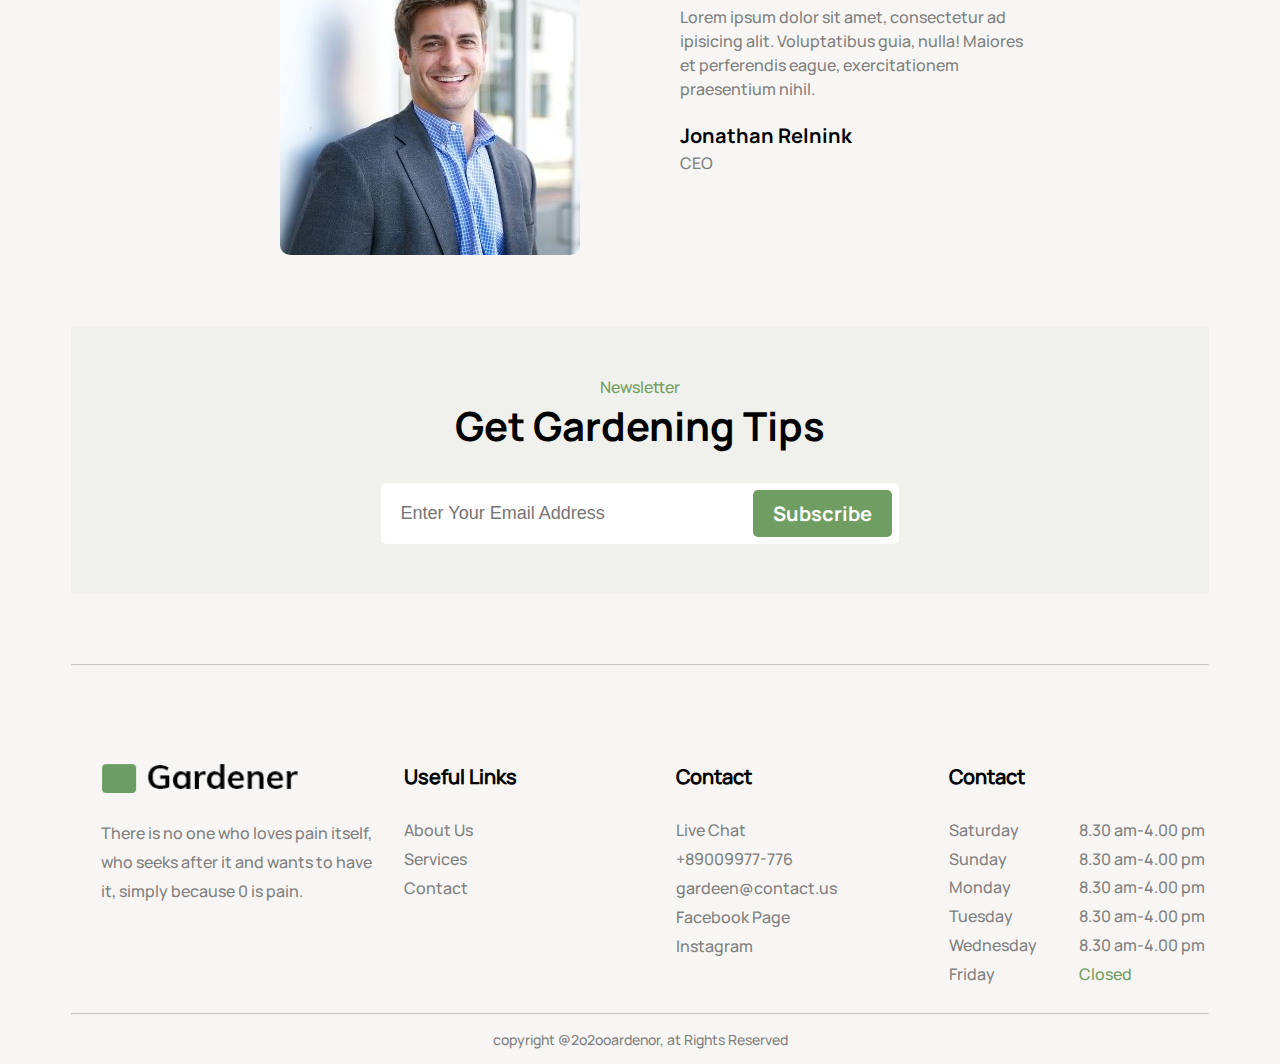
==== commit c70ce98c: "updated desktop-version" ====
--- a/index.html
+++ b/index.html
@@ -10,6 +10,9 @@
     <div class="container">
         <header class="main-header">
             <h1><a href=""><img src="images/logo.png" alt="logo"></a></h1>
+            <div class="nav-icon">
+                <div></div>
+            </div>
             <nav class="navigator">
                 <a href="home">Home</a>
                 <a href="about">About</a>
@@ -18,7 +21,7 @@
         </header>
         <div class="gardener">
             <div class="welcome">
-                <h2>Welcome to <span class="font-change">Gardener</span> Landscaping Company.</h2>
+                <h2>Welcome to<span class="font-change"> Gardener</span><span class="tab-head">Landscaping Company.</span></h2>
                 <p>Lorem Ipsum is simply dummy text of the printing and 
                     typesetting industry Lorem Ipsum has been the industry's 
                     standard dummy text ever sincethe 1500s, when an unknown 
@@ -31,14 +34,14 @@
             </figure>
         </div>
         <div class="offer">
-            <p id="font-offer">Offer</p>
+            <span id="font-offer">Offer</span>
             <h3>What We Offer</h3>
             <div class="offer-container">
                 <div class="offer-content">
                     <figure>
                         <img src="images/ico-1.png" alt="image1">
                     </figure>
-                    <p class="content-head">Planning Your Garden </p>
+                    <h3 class="content-head">Planning Your Garden </h3>
                     <p>
                         Contrary to popular belief, Lorem Ipsum is not simply random text. 
                         It has roots in a piece of classical Latin literature from 45 BC 
@@ -48,7 +51,7 @@
                     <figure>
                         <img src="images/ico-2.png" alt="iamge2">
                     </figure>
-                    <p class="content-head">Designing Landscape </p>
+                    <h3 class="content-head">Designing Landscape </h3>
                     <p>
                         Contrary to popular belief, Lorem Ipsum is not simply random text. 
                         It has roots in a piece of classical Latin literature from 45 BC 
@@ -58,7 +61,7 @@
                     <figure>
                         <img src="images/ico-3.png" alt="image3">
                     </figure>
-                    <p class="content-head"> Driveway & Lawn </p>
+                    <h3 class="content-head"> Driveway & Lawn </h3>
                     <p>
                         Contrary to popular belief, Lorem Ipsum is not simply random text. 
                         It has roots in a piece of classical Latin literature from 45 BC 
@@ -67,12 +70,12 @@
             </div>
     
         </div>
-        <div class="gardener">
+        <div class="about-us">
             <figure class="image2">
                 <img src="images/img-2.jpg" alt="aboutus-image" width=100%>
             </figure>
             <div class="about">
-                <p id="font-about">About Us</p>
+                <span id="font-about">About Us</span>
                 <h2>Welcome To Our Gardening</h2>
                 <p>It is a long established tact that a reader will be distracted by the
                      readable content of a page when looking at its layout. Many desktop publishing 
@@ -91,7 +94,7 @@
                     <figure>
                         <img src="images/ico-4.png" alt="services-image1">
                     </figure>
-                    <p class="content-head">Lawn Renovation </p>
+                    <h3 class="content-head">Lawn Renovation </h3>
                     <p>
                         Contrary to popular belief, Lorem Ipsum is not simply random text. 
                         It has roots in a piece of classical Latin literature from 45 BC 
@@ -102,7 +105,7 @@
                     <figure>
                         <img src="images/ico-5.png" alt="services-image2">
                     </figure>
-                    <p class="content-head">Rubbish Removal </p>
+                    <h3 class="content-head">Rubbish Removal </h3>
                     <p>
                         Contrary to popular belief, Lorem Ipsum is not simply random text. 
                         It has roots in a piece of classical Latin literature from 45 BC 
@@ -113,7 +116,7 @@
                     <figure>
                         <img src="images/ico-6.png" alt="services-image3">
                     </figure>
-                    <p class="content-head">Garden Walls </p>
+                    <h3 class="content-head">Garden Walls </h3>
                     <p>
                         Contrary to popular belief, Lorem Ipsum is not simply random text. 
                         It has roots in a piece of classical Latin literature from 45 BC 
@@ -124,7 +127,7 @@
                     <figure>
                         <img src="images/ico-7.png" alt="services-image4">
                     </figure>
-                    <p class="content-head">Watering Garden </p>
+                    <h3 class="content-head">Watering Garden </h3>
                     <p>
                         Contrary to popular belief, Lorem Ipsum is not simply random text. 
                         It has roots in a piece of classical Latin literature from 45 BC 
@@ -135,7 +138,7 @@
                     <figure>
                         <img src="images/ico-3.png" alt="services-image5">
                     </figure>
-                    <p class="content-head">Lawn Moving</p>
+                    <h3 class="content-head">Lawn Moving</h3>
                     <p>
                         Contrary to popular belief, Lorem Ipsum is not simply random text. 
                         It has roots in a piece of classical Latin literature from 45 BC 
@@ -146,7 +149,7 @@
                     <figure>
                         <img src="images/ico-8.png" alt="services-image6">
                     </figure>
-                    <p class="content-head">Garden Care  </p>
+                    <h3 class="content-head">Garden Care  </h3>
                     <p>
                         Contrary to popular belief, Lorem Ipsum is not simply random text. 
                         It has roots in a piece of classical Latin literature from 45 BC 
@@ -160,7 +163,7 @@
         <div class="offer">
             <p id="font-offer">Worked We Done</p>
             <h3>Our Recent Projects </h3>
-            <div class="service-container">
+            <div class="projects-container">
                 <div class="projects-content">
                     <figure>
                         <img src="images/projects/img-1.jpg" alt="projectimg1">
@@ -195,8 +198,8 @@
             </div>
         </div>
         <div class="offer">
-            <p id="font-offer">Testimonial</p>
-            <h3>Clients Say About Us </h3>
+            <span id="font-offer">Testimonial</span>
+            <h3>Clients Say About<span class="tab-head">Us</span> </h3>
             <div class="clients">
                 <figure class="image3">
                     <img src="images/testimonial/testimonial-2.jpg" alt="clientimg">
@@ -214,7 +217,7 @@
             </div>
         </div>
         <div class="newsletter">
-            <p id="font-offer">Newsletter</p>
+            <span id="font-offer">Newsletter</span>
             <h3>Get Gardening Tips </h3>
             <form class="button-inside">
                     <input type="text" name="emailid" placeholder="Enter Your Email Address">
@@ -226,7 +229,9 @@
         <footer>
             <div class="footer-container">
                 <div class="footer-gardener">
-                <h4><img src="images/logo.png" alt="" width=60%></h4>
+                <figure>
+                    <img src="images/logo.png" alt="" width=100%>
+                </figure>
                    <p>
                     There is no one who loves pain itself, who seeks after it and wants
                      to have it, simply because 0 is pain. 
@@ -251,28 +256,29 @@
                     </ul>
                 </div>
                 <div class="day-time">
-                    <div class="day">
-                        <h4>Contact</h4>
-                        <ul>
-                           <li>Saturday</li>
-                           <li>Sunday</li>
-                           <li>Monday</li>
-                           <li>Tuesday</li>
-                           <li>Wednesday</li>
-                           <li>Friday</li>
+                    <h4>Contact</h4>
+                    <div class="daytime-container">
+                        <ul class="day">
+                            <li>Saturday</li>
+                            <li>Sunday</li>
+                            <li>Monday</li>
+                            <li>Tuesday</li>
+                            <li>Wednesday</li>
+                            <li>Friday</li>
                         </ul>
+                     
+                        <ul class="time">
+                            <li>8.30 am-4.00 pm</li>
+                            <li>8.30 am-4.00 pm</li>
+                            <li>8.30 am-4.00 pm</li>
+                            <li>8.30 am-4.00 pm</li>
+                            <li>8.30 am-4.00 pm</li>
+                            <li>Closed </li>
+                        </ul>
+
                     </div>
-                    <div class="time">
-                        <ul>
-                            <li>8.30 am-4.00 pm</li>
-                            <li>8.30 am-4.00 pm</li>
-                            <li>8.30 am-4.00 pm</li>
-                            <li>8.30 am-4.00 pm</li>
-                            <li>8.30 am-4.00 pm</li>
-                            <li>closed </li>
-                         </ul>
+                     
                         
-                    </div>
                 </div>
                 
             </div>
@@ -283,4 +289,5 @@
     
     
 </body>
-</html>+</html>
+               --- a/css/style.css
+++ b/css/style.css
@@ -6,17 +6,18 @@
     font-size: 16px;
     --gogreen: #709d61;
     background-color: #f7f6f4;
+    font-family: 'Manrope-medium';
 }
 
 p {
     line-height: 1.5em;
     color: grey;
-    font-family: 'Manrope-medium';
     font-size: 16px;
 }
 .container {
     max-width: 1200px;
     margin: 0 auto;
+    width: 90%;
    
 }
 .main-header {
@@ -30,7 +31,7 @@
 
 .navigator a {
     text-decoration: none;
-    color: #000000;
+    color: #000;
     padding: 10px;
 }
 .gardener {
@@ -38,6 +39,7 @@
     justify-content: space-between;
     padding-bottom: 50px;
 }
+
 .welcome {
     flex: 1;
     align-self: center;
@@ -59,7 +61,7 @@
 #contact-us {
     padding: 8px 12px 8px 12px;
     background-color: var(--gogreen);
-    color: #ffffff;
+    color: #fff;
     border: none;
     border-radius: 5px;
 
@@ -84,6 +86,8 @@
     font-size: 16px;
     color: var(--gogreen);
     font-family: 'Manrope-medium';
+    display: table;
+    margin: 0 auto;
 }
 .offer h2, h3 {
     text-align: center;
@@ -99,6 +103,11 @@
     background-color: #f0f1ec;
     padding: 10px;
 }
+.about-us {
+    display: flex;
+    justify-content: space-between;
+    padding-bottom: 50px;
+}
 .image2 {
     flex: 1;
     margin-left: 0px;
@@ -114,9 +123,9 @@
     color: var(--gogreen);
     border: 1px solid var(--gogreen);
     padding: 8px 12px 8px 12px;
-    background-color: #ffffff;
     border-radius: 5px;
     font-family: 'Manrope-bold';
+    font-size: 16px;
 
 }
 .service-container {
@@ -124,7 +133,7 @@
     flex-wrap: wrap;
 }
 .service-content {
-    width: 33.3%;
+    flex-basis: 33.3%;
     padding: 30px 20px;
 }
 .service-content img {
@@ -133,11 +142,18 @@
     text-align: left;
     padding: 10px;
 }
+.service-content h3 {
+    text-align: left;
+}
 .service-content figure {
     margin: 0px;
 }
+.projects-container {
+    display: flex;
+    flex-wrap: wrap;
+}
 .projects-content {
-    width: 33.3%;
+    flex-basis: 33.3%;
     padding: 10px;
 }    
 .projects-content img {
@@ -152,17 +168,23 @@
 .clients {
     display: flex;
     padding-top: 30px;
-    max-width: 900px;
+    max-width: 800px;
     margin: 0 auto;
     justify-content: space-between;
 }
+.image3 {
+    flex-basis: 50%;
+}
+.image3 img {
+    border-radius: 10px;
+}
 .clients-content {
-    flex-basis: 560px;
+    flex-basis: 50%;
 }
 #client-name {
     font-size: 20px;
     font-family: 'Manrope-bold';
-    color: #000000;
+    color: #000;
     margin-bottom: 0px;
 }
 .clients-content p:last-child {
@@ -180,7 +202,7 @@
 }
 .button-inside {
     position: relative;
-    width: 40%;
+    width: 50%;
     margin: 0 auto;
 }
 .button-inside input {
@@ -192,16 +214,19 @@
 }
 #subscribe {
     position: absolute;
-    top: 5px;
+    top: 7px;
     right:7px;
-    width:120px;
-    height:50px;
+    padding: 10px 20px;
     background-color: var(--gogreen);
-    color: #ffffff;
+    color: #fff;
     border-radius: 5px;
     border: none;
     font-size: 20px;
     font-family: 'Manrope-bold';
+
+}
+.newsletter {
+    padding: 50px;
 }
 #newsletter-hr {
     margin: 70px 0px;
@@ -209,15 +234,23 @@
 }
 .footer-container {
     display: flex;
-    flex-wrap: wrap;
-}
-.footer-gardener,.link,.contact,.day-time {
-    flex-basis: 25%;
+    
+}
+.footer-gardener,.link,.contact,.daytime-container {
+    flex: 1;
 
 }
 .footer-gardener {
     padding-left: 30px;
 }
+.footer-gardener figure {
+    margin: 26px 0px 20px 0px;
+    width:200px;
+}
+.footer-gardener p {
+    line-height: 1.8em;
+}
+
 footer ul {
     list-style: none;
     color: grey;
@@ -227,10 +260,6 @@
 h4 {
     font-size: 20px;
 }
-.footer-gardener h4 {
-    margin: 23px 0px;
-    
-}
 
 footer a {
     text-decoration: none;
@@ -240,16 +269,17 @@
     padding-left: 30px;
 }
 
-.day-time {
+.daytime-container {
     display: flex;
     flex-wrap: wrap;
 }
 .day,.time {
-    width: 115px;
-}
-.time {
-    align-self: flex-end;
-}
+    width: 130px;
+}
+.day-time h4 {
+    margin-bottom: 10px;
+}
+
 .time li:last-child {
     color: var(--gogreen);
 }
@@ -323,4 +353,66 @@
     font-style: normal;
     font-display: swap;
 }
-
+/* TYPOS */ 
+@font-face {
+    font-family: 'Manrope-bold';
+    src: url('../fonts/Manrope-Bold.woff2') format('woff2'),
+        url('../fonts/Manrope-Bold.woff') format('woff');
+    font-weight: bold;
+    font-style: normal;
+    font-display: swap;
+}
+
+@font-face {
+    font-family: 'Manrope-medium';
+    src: url('../fonts/Manrope-Medium.woff2') format('woff2'),
+        url('../fonts/Manrope-Medium.woff') format('woff');
+    font-weight: 500;
+    font-style: normal;
+    font-display: swap;
+}
+
+@font-face {
+    font-family: 'Manrope-regular';
+    src: url('../fonts/Manrope-Regular.woff2') format('woff2'),
+        url('../fonts/Manrope-Regular.woff') format('woff');
+    font-weight: normal;
+    font-style: normal;
+    font-display: swap;
+}
+
+@font-face {
+    font-family: 'Manrope-semibold';
+    src: url('../fonts/Manrope-SemiBold.woff2') format('woff2'),
+        url('../fonts/Manrope-SemiBold.woff') format('woff');
+    font-weight: 600;
+    font-style: normal;
+    font-display: swap;
+}
+
+@font-face {
+    font-family: 'Manrope-extrabold';
+    src: url('../fonts/Manrope-ExtraBold.woff2') format('woff2'),
+        url('../fonts/Manrope-ExtraBold.woff') format('woff');
+    font-weight: 800;
+    font-style: normal;
+    font-display: swap;
+}
+
+@font-face {
+    font-family: 'Manrope-extralight';
+    src: url('../fonts/Manrope-ExtraLight.woff2') format('woff2'),
+        url('../fonts/Manrope-ExtraLight.woff') format('woff');
+    font-weight: 200;
+    font-style: normal;
+    font-display: swap;
+}
+
+@font-face {
+    font-family: 'Manrope-light';
+    src: url('../fonts/Manrope-Light.woff2') format('woff2'),
+        url('../fonts/Manrope-Light.woff') format('woff');
+    font-weight: 300;
+    font-style: normal;
+    font-display: swap;
+}
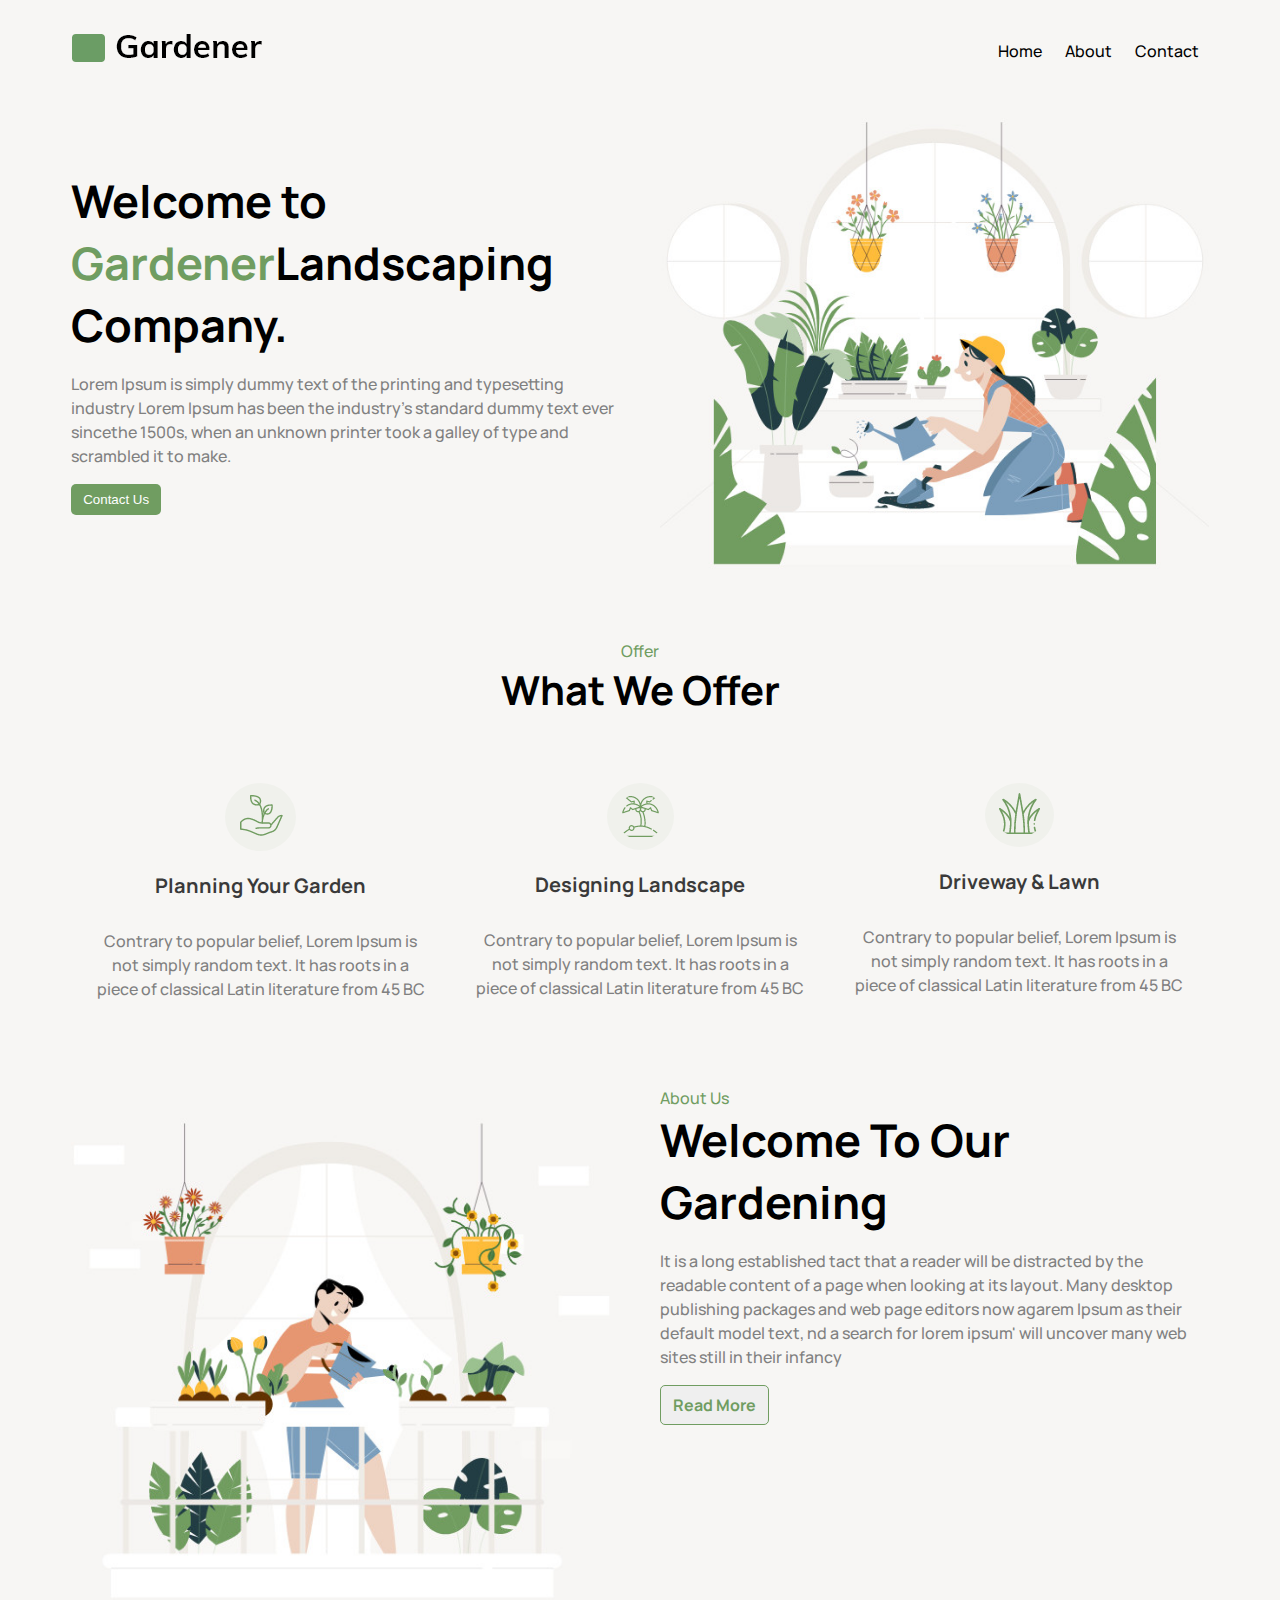
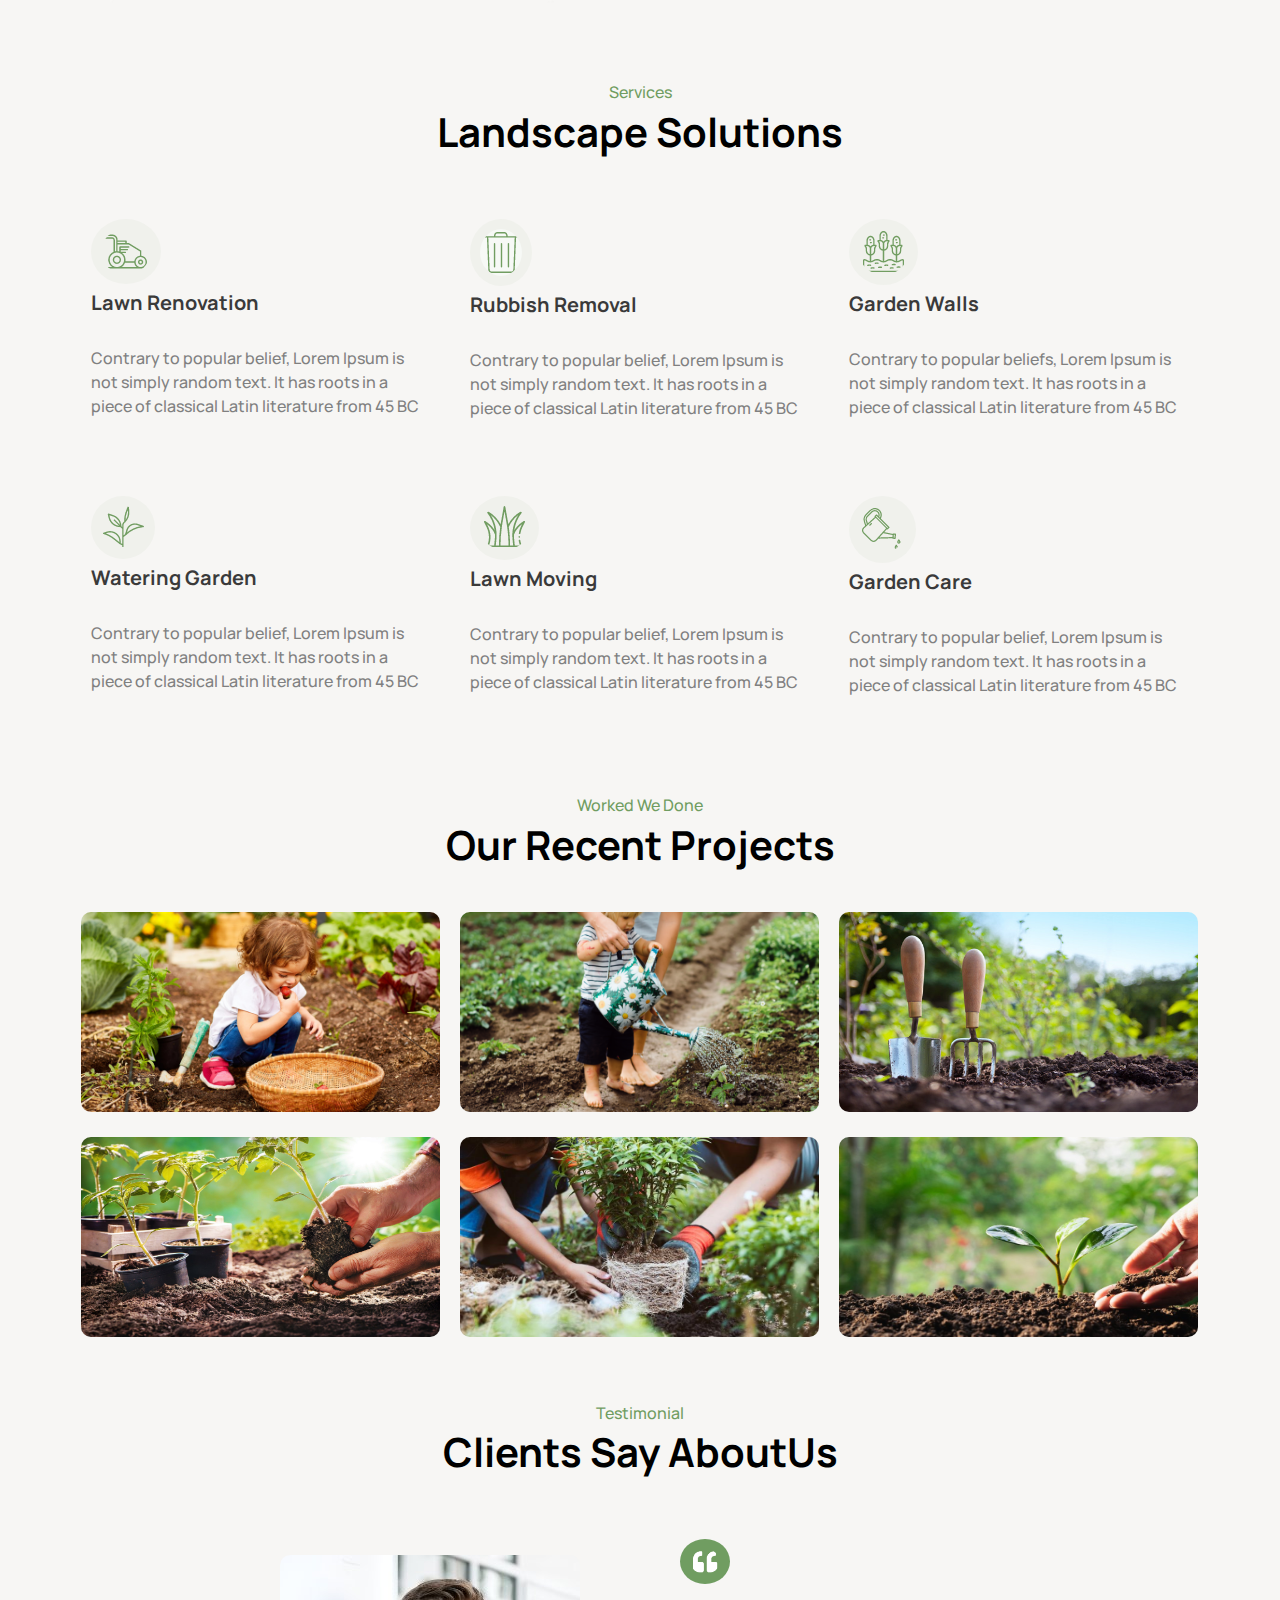
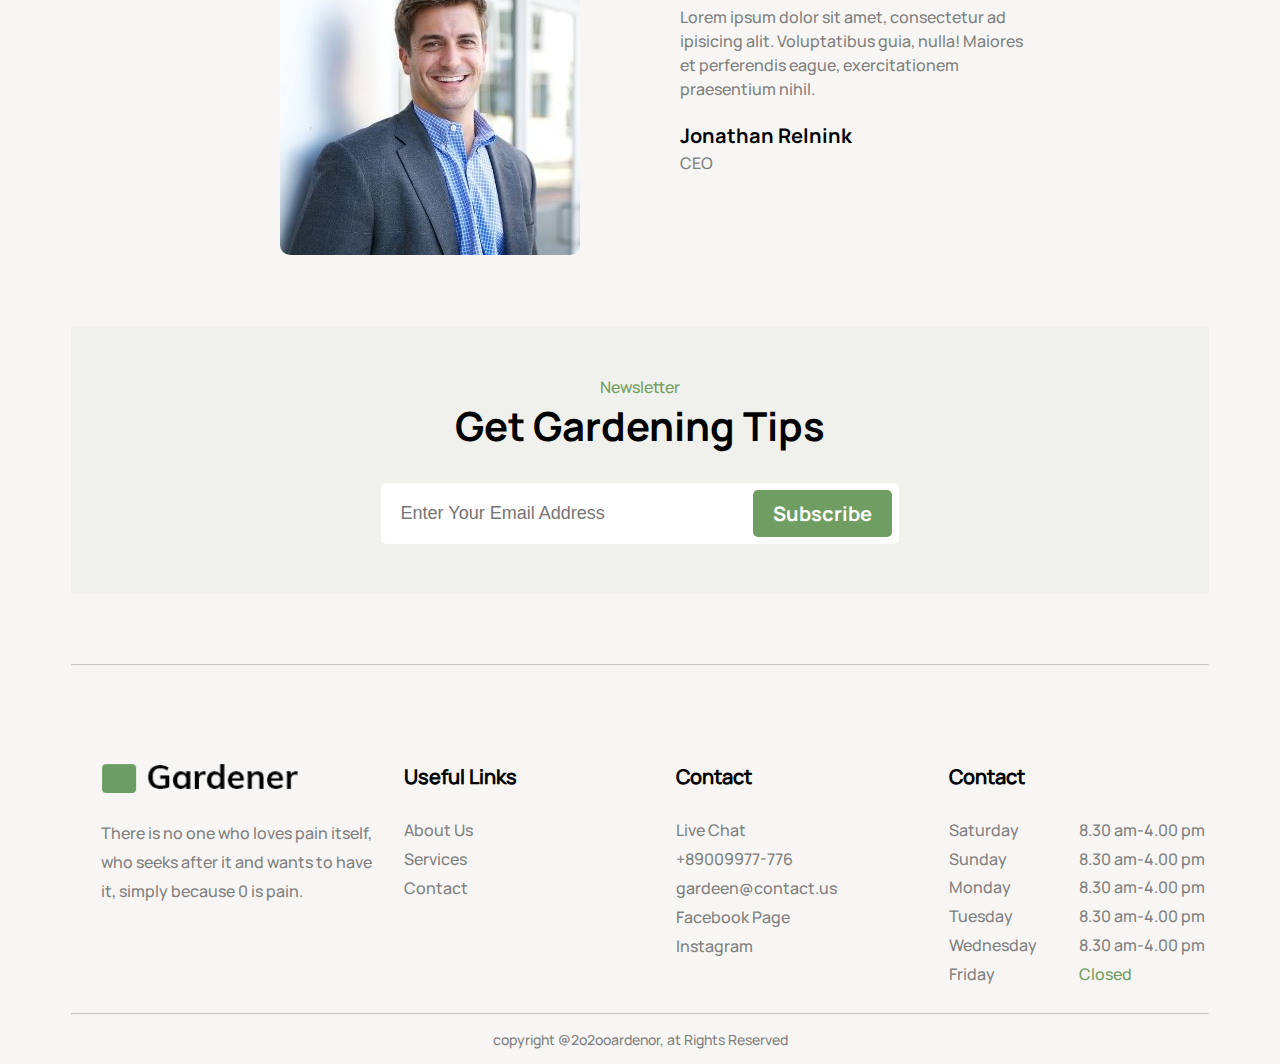
==== commit 743ccb6a: "ipad-version" ====
--- a/index.html
+++ b/index.html
@@ -118,7 +118,7 @@
                     </figure>
                     <h3 class="content-head">Garden Walls </h3>
                     <p>
-                        Contrary to popular belief, Lorem Ipsum is not simply random text. 
+                        Contrary to popular beliefs, Lorem Ipsum is not simply random text. 
                         It has roots in a piece of classical Latin literature from 45 BC 
                     </p>
 
--- a/css/style.css
+++ b/css/style.css
@@ -416,3 +416,99 @@
     font-style: normal;
     font-display: swap;
 }
+
+/* media */
+@media (max-width: 928px) {
+
+    .gardener {
+        flex-direction: column-reverse;
+        text-align: center;
+
+    }
+    .navigator {
+        display: none;
+    }
+    .nav-icon {
+        margin: 1em;
+        width: 40px;
+      }
+      
+      .nav-icon:after, 
+      .nav-icon:before, 
+      .nav-icon div {
+        background-color: var(--gogreen);
+        border-radius: 3px;
+        content: '';
+        display: block;
+        height: 5px;
+        margin: 7px 0;
+        transition: all .2s ease-in-out;
+      }
+      .nav-icon:hover:before {
+        transform: translateY(12px) rotate(135deg);
+      }
+      
+      .nav-icon:hover:after {
+        transform: translateY(-12px) rotate(-135deg);
+      }
+      
+      .nav-icon:hover div {
+        transform: scale(0);
+      }
+    
+    .tab-head {
+        display: block;
+    }
+    .offer-container {
+        display: flex;
+        flex-direction: column;
+    }
+    .about-us {
+        flex-direction: column;
+    }
+    .about {
+        text-align: center;
+    }
+    .service-container {
+        display: flex;
+        flex-direction: column;
+        text-align: center;
+    }
+    .service-content {
+        align-self: center;
+        width: 100%;
+    }
+    .service-content h3 {
+        text-align: center;
+    }
+    .projects-container {
+        display: flex;
+        flex-wrap: wrap;
+    }
+    .projects-content {
+        flex-basis: 50%;
+    }
+    .clients-content {
+        margin-top: 16px;
+    }
+    .clients-content p {
+        text-align: center;
+    }
+    .footer-container {
+        display: flex;
+        flex-direction: column;
+        text-align: center;
+    }
+    .footer-gardener figure {
+        margin: 0 auto;
+    }
+    .daytime-container {
+        display: flex;
+        justify-content: space-between;
+    }
+    .link {
+        padding: 0;
+    }
+    
+}
+               
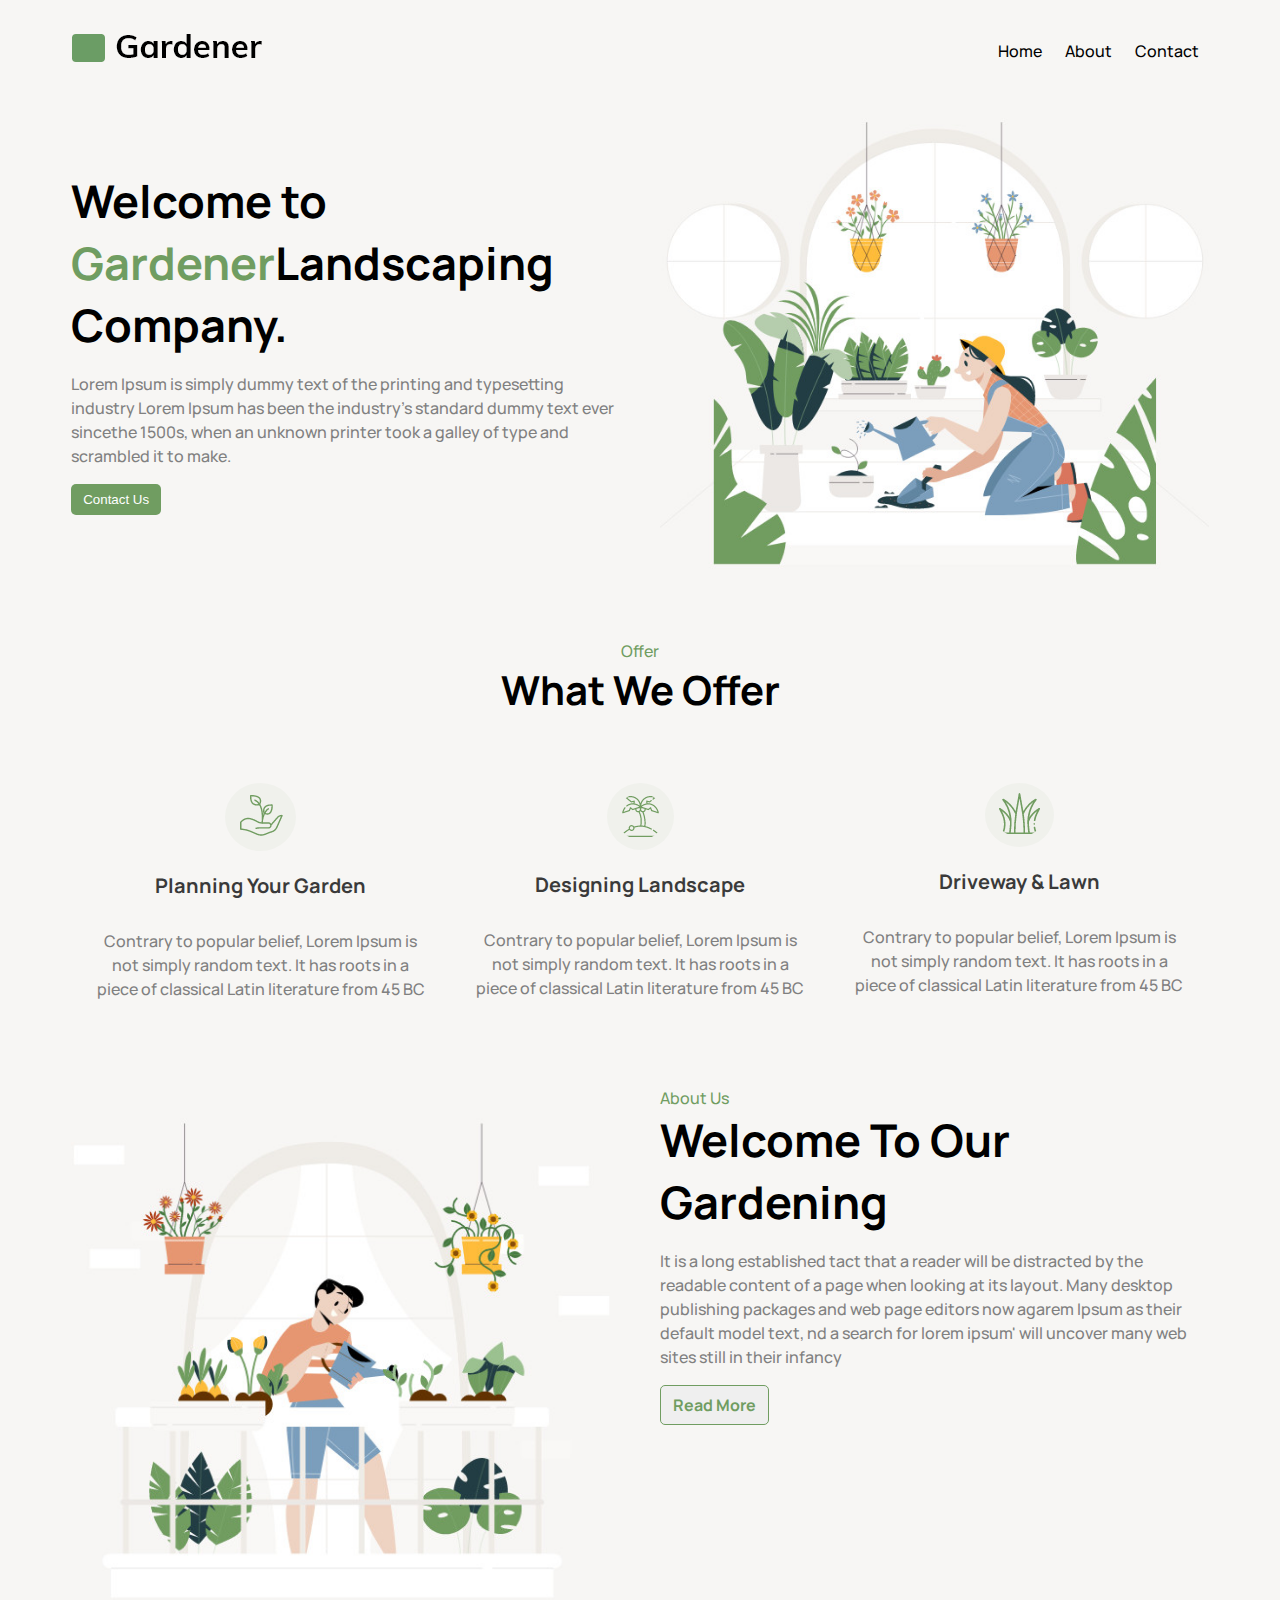
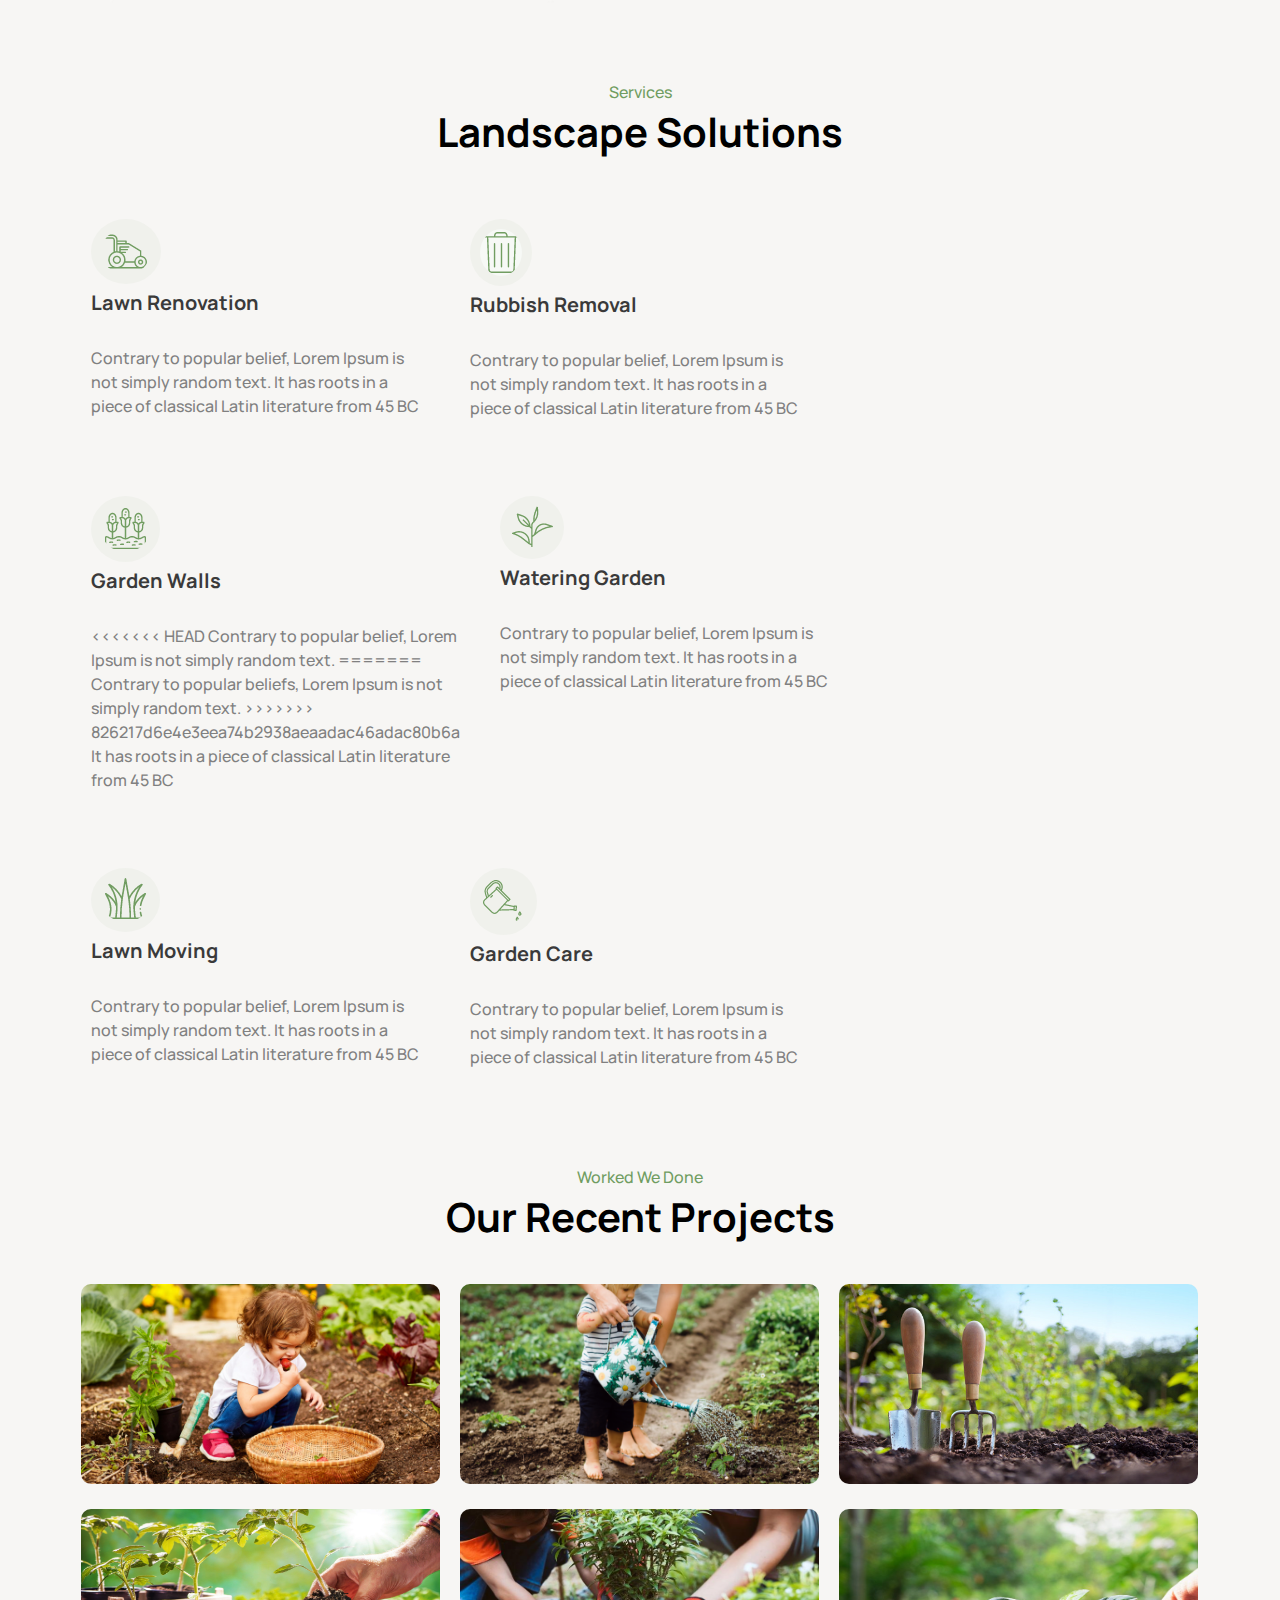
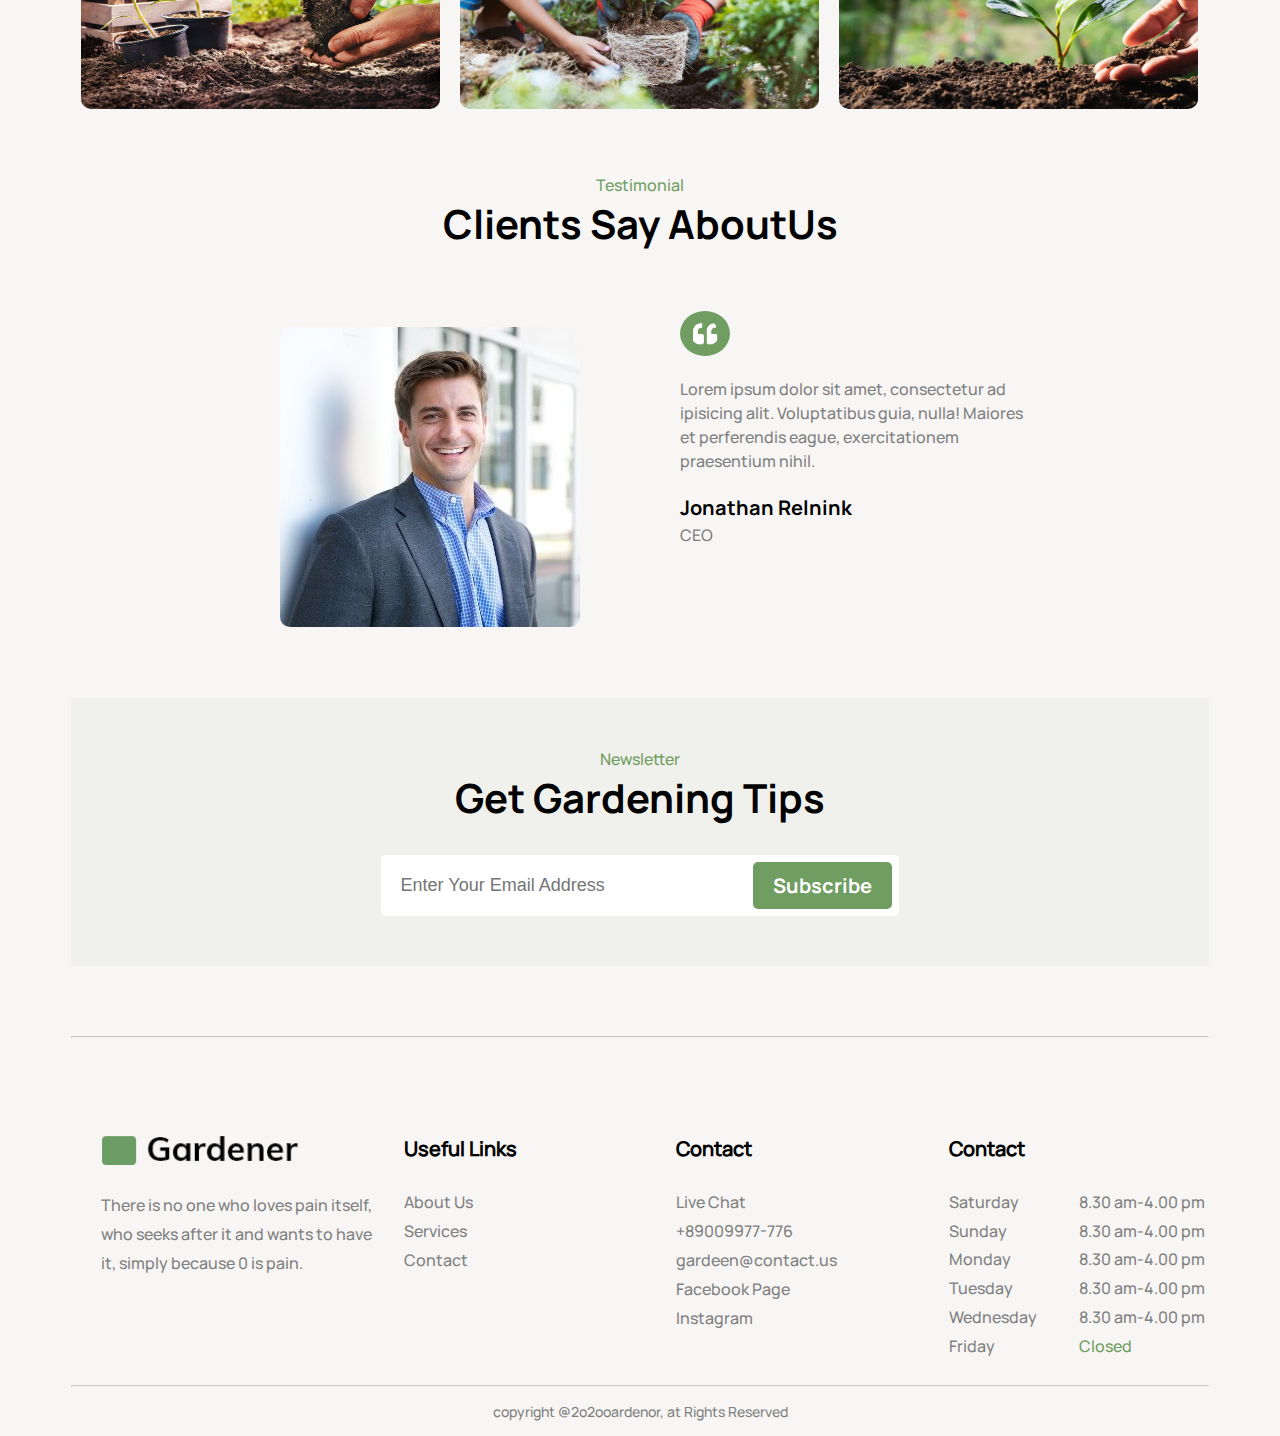
==== commit 3133fbda: "mobile-version" ====
--- a/index.html
+++ b/index.html
@@ -118,7 +118,11 @@
                     </figure>
                     <h3 class="content-head">Garden Walls </h3>
                     <p>
+<<<<<<< HEAD
+                        Contrary to popular belief, Lorem Ipsum is not simply random text. 
+=======
                         Contrary to popular beliefs, Lorem Ipsum is not simply random text. 
+>>>>>>> 826217d6e4e3eea74b2938aeaadac46adac80b6a
                         It has roots in a piece of classical Latin literature from 45 BC 
                     </p>
 
--- a/css/style.css
+++ b/css/style.css
@@ -512,3 +512,29 @@
     
 }
                
+<<<<<<< HEAD
+@media (max-width: 416px) {
+    
+    .projects-container {
+        display: flex;
+        flex-wrap: wrap;
+    }
+    .projects-content {
+        flex-basis: 100%;
+    }
+    .clients {
+        display: flex;
+        flex-direction: column;
+    }
+    .clients-content {
+        margin-top: 0px;
+    }
+    .clients-content img {
+        display: none;
+    }
+    .button-inside {
+        width: 90%;
+    }
+}
+=======
+>>>>>>> 826217d6e4e3eea74b2938aeaadac46adac80b6a
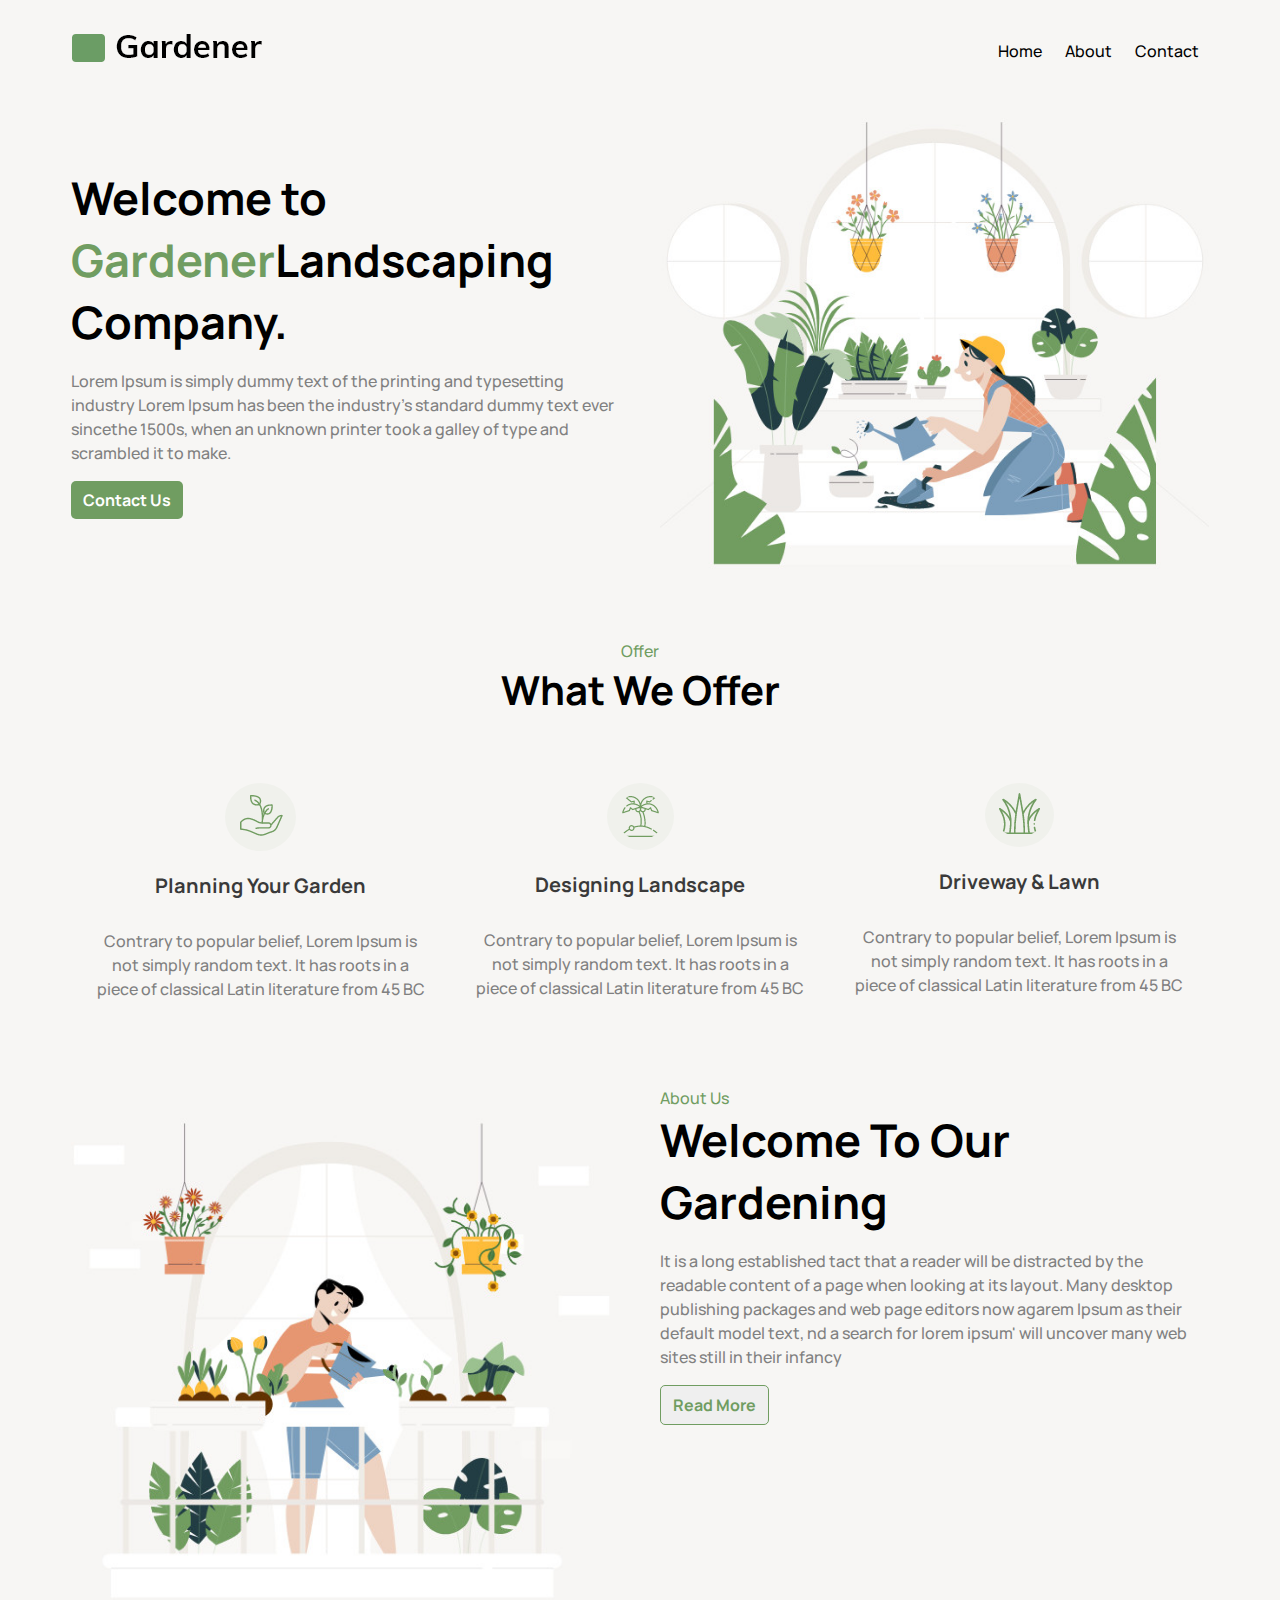
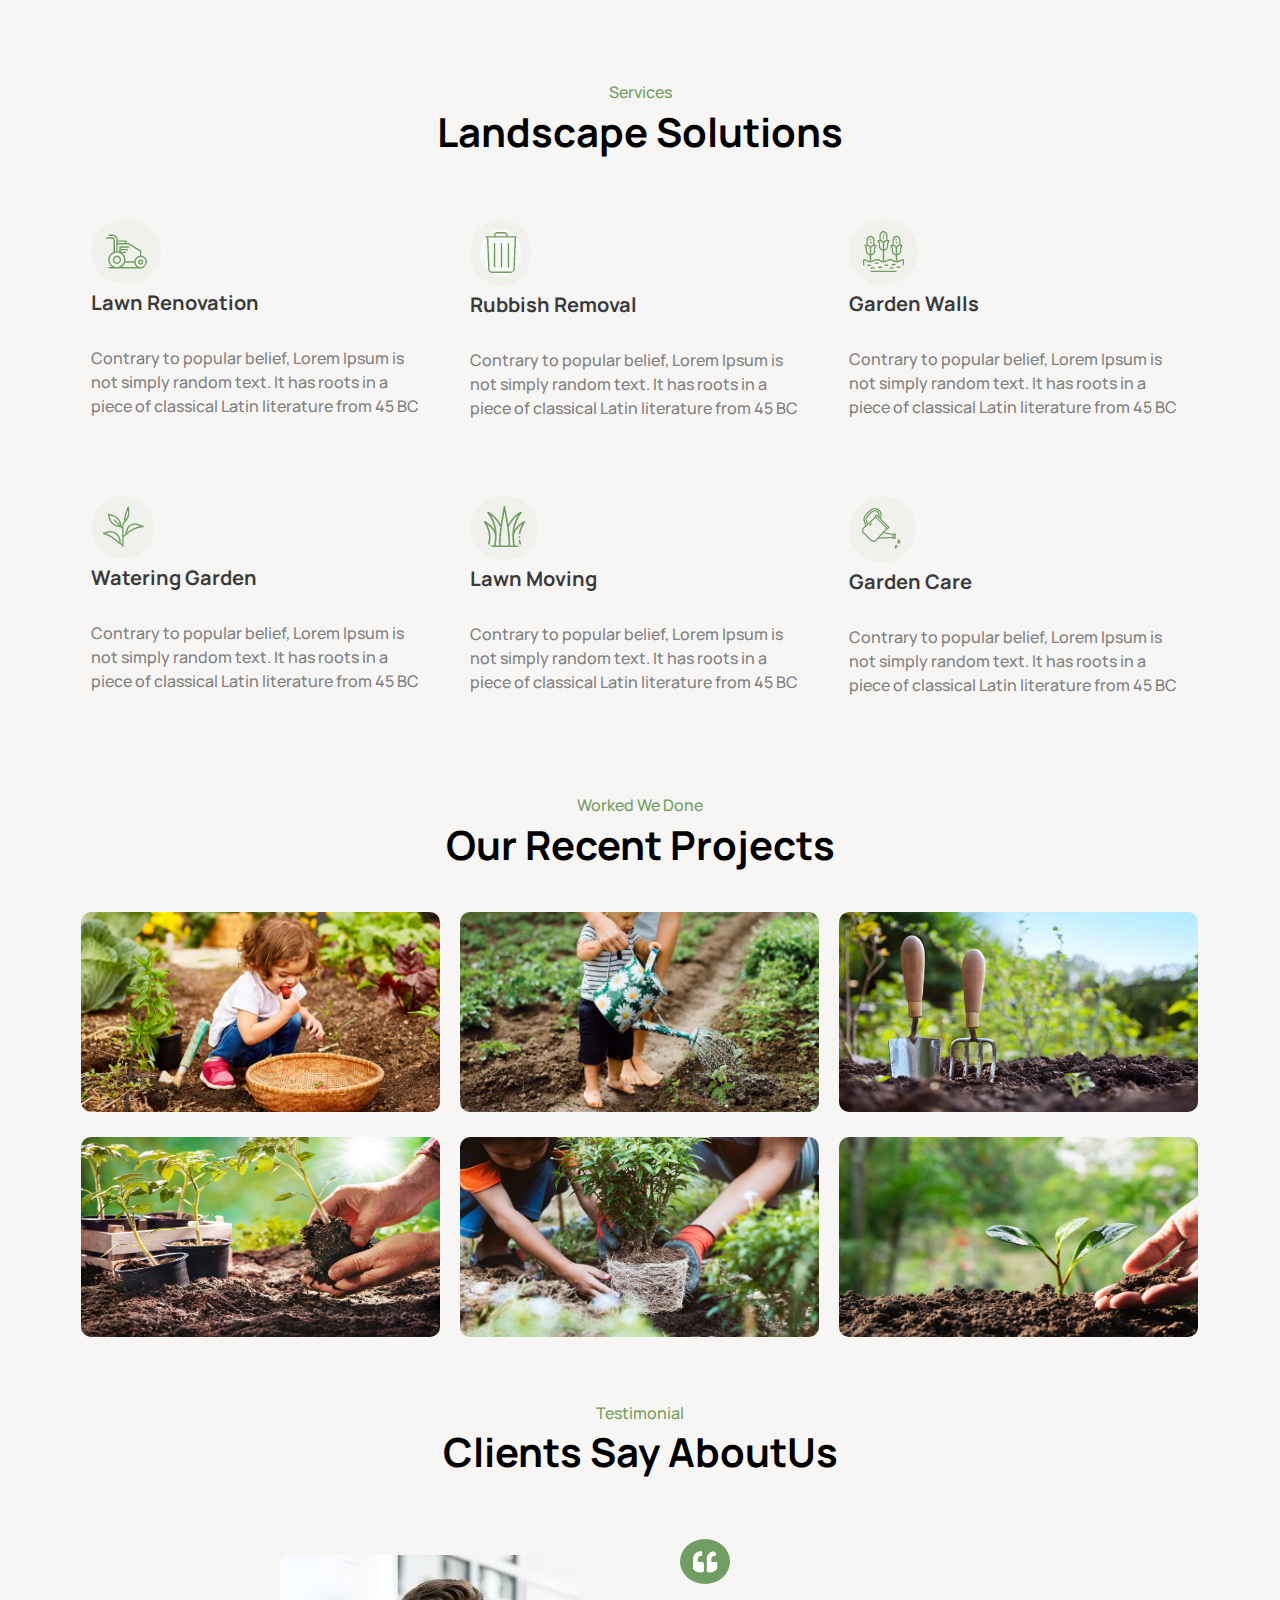
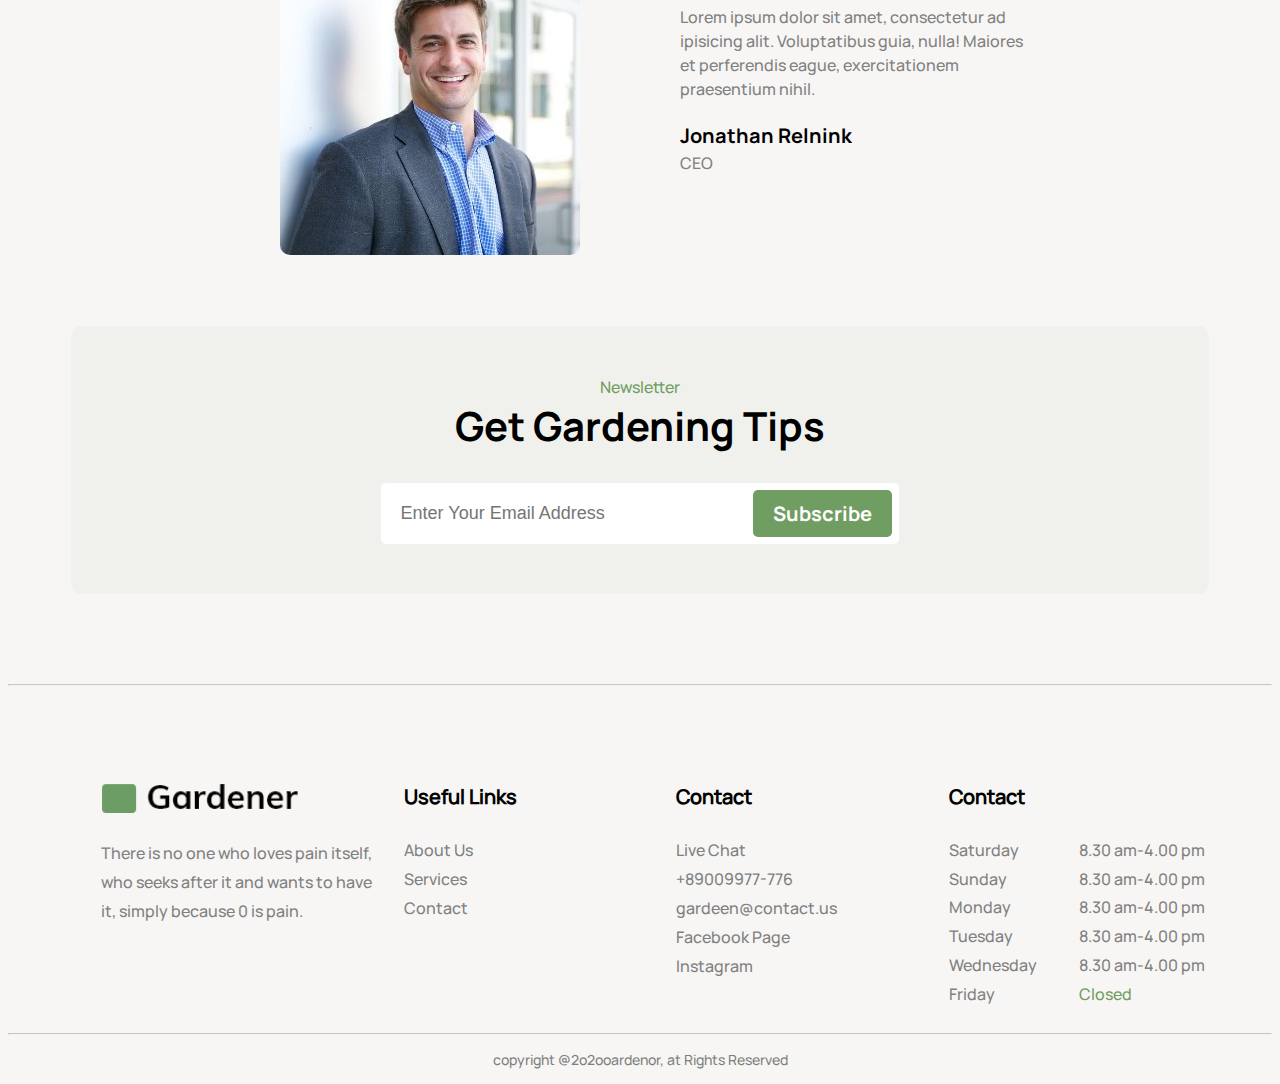
==== commit aa71279e: "corrections-updated" ====
--- a/index.html
+++ b/index.html
@@ -118,11 +118,7 @@
                     </figure>
                     <h3 class="content-head">Garden Walls </h3>
                     <p>
-<<<<<<< HEAD
-                        Contrary to popular belief, Lorem Ipsum is not simply random text. 
-=======
-                        Contrary to popular beliefs, Lorem Ipsum is not simply random text. 
->>>>>>> 826217d6e4e3eea74b2938aeaadac46adac80b6a
+                        Contrary to popular belief, Lorem Ipsum is not simply random text. 
                         It has roots in a piece of classical Latin literature from 45 BC 
                     </p>
 
@@ -229,67 +225,71 @@
             </form>
             
         </div>
-        <hr id="newsletter-hr">
+    </div>
+    <hr id="newsletter-hr">
+    
         <footer>
-            <div class="footer-container">
-                <div class="footer-gardener">
-                <figure>
-                    <img src="images/logo.png" alt="" width=100%>
-                </figure>
-                   <p>
-                    There is no one who loves pain itself, who seeks after it and wants
-                     to have it, simply because 0 is pain. 
-                   </p>
-                </div>
-                <div class="link">
-                    <h4>Useful Links</h4>
-                    <ul>
-                        <li><a href="">About Us</a></li>
-                        <li><a href="">Services</a></li>
-                        <li><a href="">Contact</a></li>
-                    </ul>
-                </div>
-                <div class="contact">
-                    <h4>Contact</h4>
-                    <ul>
-                        <li>Live Chat</li>
-                        <li>+89009977-776</li>
-                        <li>gardeen@contact.us</li>
-                        <li>Facebook Page</li>
-                        <li>Instagram </li>
-                    </ul>
-                </div>
-                <div class="day-time">
-                    <h4>Contact</h4>
-                    <div class="daytime-container">
-                        <ul class="day">
-                            <li>Saturday</li>
-                            <li>Sunday</li>
-                            <li>Monday</li>
-                            <li>Tuesday</li>
-                            <li>Wednesday</li>
-                            <li>Friday</li>
+            <div class="container">
+                <div class="footer-container">
+                    <div class="footer-gardener">
+                    <figure>
+                        <img src="images/logo.png" alt="" width=100%>
+                    </figure>
+                       <p>
+                        There is no one who loves pain itself, who seeks after it and wants
+                         to have it, simply because 0 is pain. 
+                       </p>
+                    </div>
+                    <div class="link">
+                        <h4>Useful Links</h4>
+                        <ul>
+                            <li><a href="">About Us</a></li>
+                            <li><a href="">Services</a></li>
+                            <li><a href="">Contact</a></li>
                         </ul>
-                     
-                        <ul class="time">
-                            <li>8.30 am-4.00 pm</li>
-                            <li>8.30 am-4.00 pm</li>
-                            <li>8.30 am-4.00 pm</li>
-                            <li>8.30 am-4.00 pm</li>
-                            <li>8.30 am-4.00 pm</li>
-                            <li>Closed </li>
+                    </div>
+                    <div class="contact">
+                        <h4>Contact</h4>
+                        <ul>
+                            <li>Live Chat</li>
+                            <li>+89009977-776</li>
+                            <li>gardeen@contact.us</li>
+                            <li>Facebook Page</li>
+                            <li>Instagram </li>
                         </ul>
-
-                    </div>
-                     
-                        
-                </div>
-                
-            </div>
-            <hr>
+                    </div>
+                    <div class="day-time">
+                        <h4>Contact</h4>
+                        <div class="daytime-container">
+                            <ul class="day">
+                                <li>Saturday</li>
+                                <li>Sunday</li>
+                                <li>Monday</li>
+                                <li>Tuesday</li>
+                                <li>Wednesday</li>
+                                <li>Friday</li>
+                            </ul>
+                         
+                            <ul class="time">
+                                <li>8.30 am-4.00 pm</li>
+                                <li>8.30 am-4.00 pm</li>
+                                <li>8.30 am-4.00 pm</li>
+                                <li>8.30 am-4.00 pm</li>
+                                <li>8.30 am-4.00 pm</li>
+                                <li>Closed </li>
+                            </ul>
+    
+                        </div>
+                         
+                            
+                    </div>
+                </div>
+            </div>
+
+        <hr>
             <p id="footer-font">copyright @2o2ooardenor, at Rights Reserved </p>
         </footer>
-    </div>
+   
     
     
 </body>
--- a/css/style.css
+++ b/css/style.css
@@ -64,6 +64,8 @@
     color: #fff;
     border: none;
     border-radius: 5px;
+    font-size: 16px;
+    font-family: 'Manrope-bold';
 
 }
 .image1 {
@@ -199,6 +201,7 @@
 .newsletter {
     background-color: #f0f1ec;
     padding: 30px 0px;
+    border-radius: 10px;
 }
 .button-inside {
     position: relative;
@@ -231,7 +234,9 @@
 #newsletter-hr {
     margin: 70px 0px;
     opacity: 0.5;
-}
+    margin: 90px 0px 70px 0px;
+}
+
 .footer-container {
     display: flex;
     
@@ -416,125 +421,3 @@
     font-style: normal;
     font-display: swap;
 }
-
-/* media */
-@media (max-width: 928px) {
-
-    .gardener {
-        flex-direction: column-reverse;
-        text-align: center;
-
-    }
-    .navigator {
-        display: none;
-    }
-    .nav-icon {
-        margin: 1em;
-        width: 40px;
-      }
-      
-      .nav-icon:after, 
-      .nav-icon:before, 
-      .nav-icon div {
-        background-color: var(--gogreen);
-        border-radius: 3px;
-        content: '';
-        display: block;
-        height: 5px;
-        margin: 7px 0;
-        transition: all .2s ease-in-out;
-      }
-      .nav-icon:hover:before {
-        transform: translateY(12px) rotate(135deg);
-      }
-      
-      .nav-icon:hover:after {
-        transform: translateY(-12px) rotate(-135deg);
-      }
-      
-      .nav-icon:hover div {
-        transform: scale(0);
-      }
-    
-    .tab-head {
-        display: block;
-    }
-    .offer-container {
-        display: flex;
-        flex-direction: column;
-    }
-    .about-us {
-        flex-direction: column;
-    }
-    .about {
-        text-align: center;
-    }
-    .service-container {
-        display: flex;
-        flex-direction: column;
-        text-align: center;
-    }
-    .service-content {
-        align-self: center;
-        width: 100%;
-    }
-    .service-content h3 {
-        text-align: center;
-    }
-    .projects-container {
-        display: flex;
-        flex-wrap: wrap;
-    }
-    .projects-content {
-        flex-basis: 50%;
-    }
-    .clients-content {
-        margin-top: 16px;
-    }
-    .clients-content p {
-        text-align: center;
-    }
-    .footer-container {
-        display: flex;
-        flex-direction: column;
-        text-align: center;
-    }
-    .footer-gardener figure {
-        margin: 0 auto;
-    }
-    .daytime-container {
-        display: flex;
-        justify-content: space-between;
-    }
-    .link {
-        padding: 0;
-    }
-    
-}
-               
-<<<<<<< HEAD
-@media (max-width: 416px) {
-    
-    .projects-container {
-        display: flex;
-        flex-wrap: wrap;
-    }
-    .projects-content {
-        flex-basis: 100%;
-    }
-    .clients {
-        display: flex;
-        flex-direction: column;
-    }
-    .clients-content {
-        margin-top: 0px;
-    }
-    .clients-content img {
-        display: none;
-    }
-    .button-inside {
-        width: 90%;
-    }
-}
-=======
->>>>>>> 826217d6e4e3eea74b2938aeaadac46adac80b6a
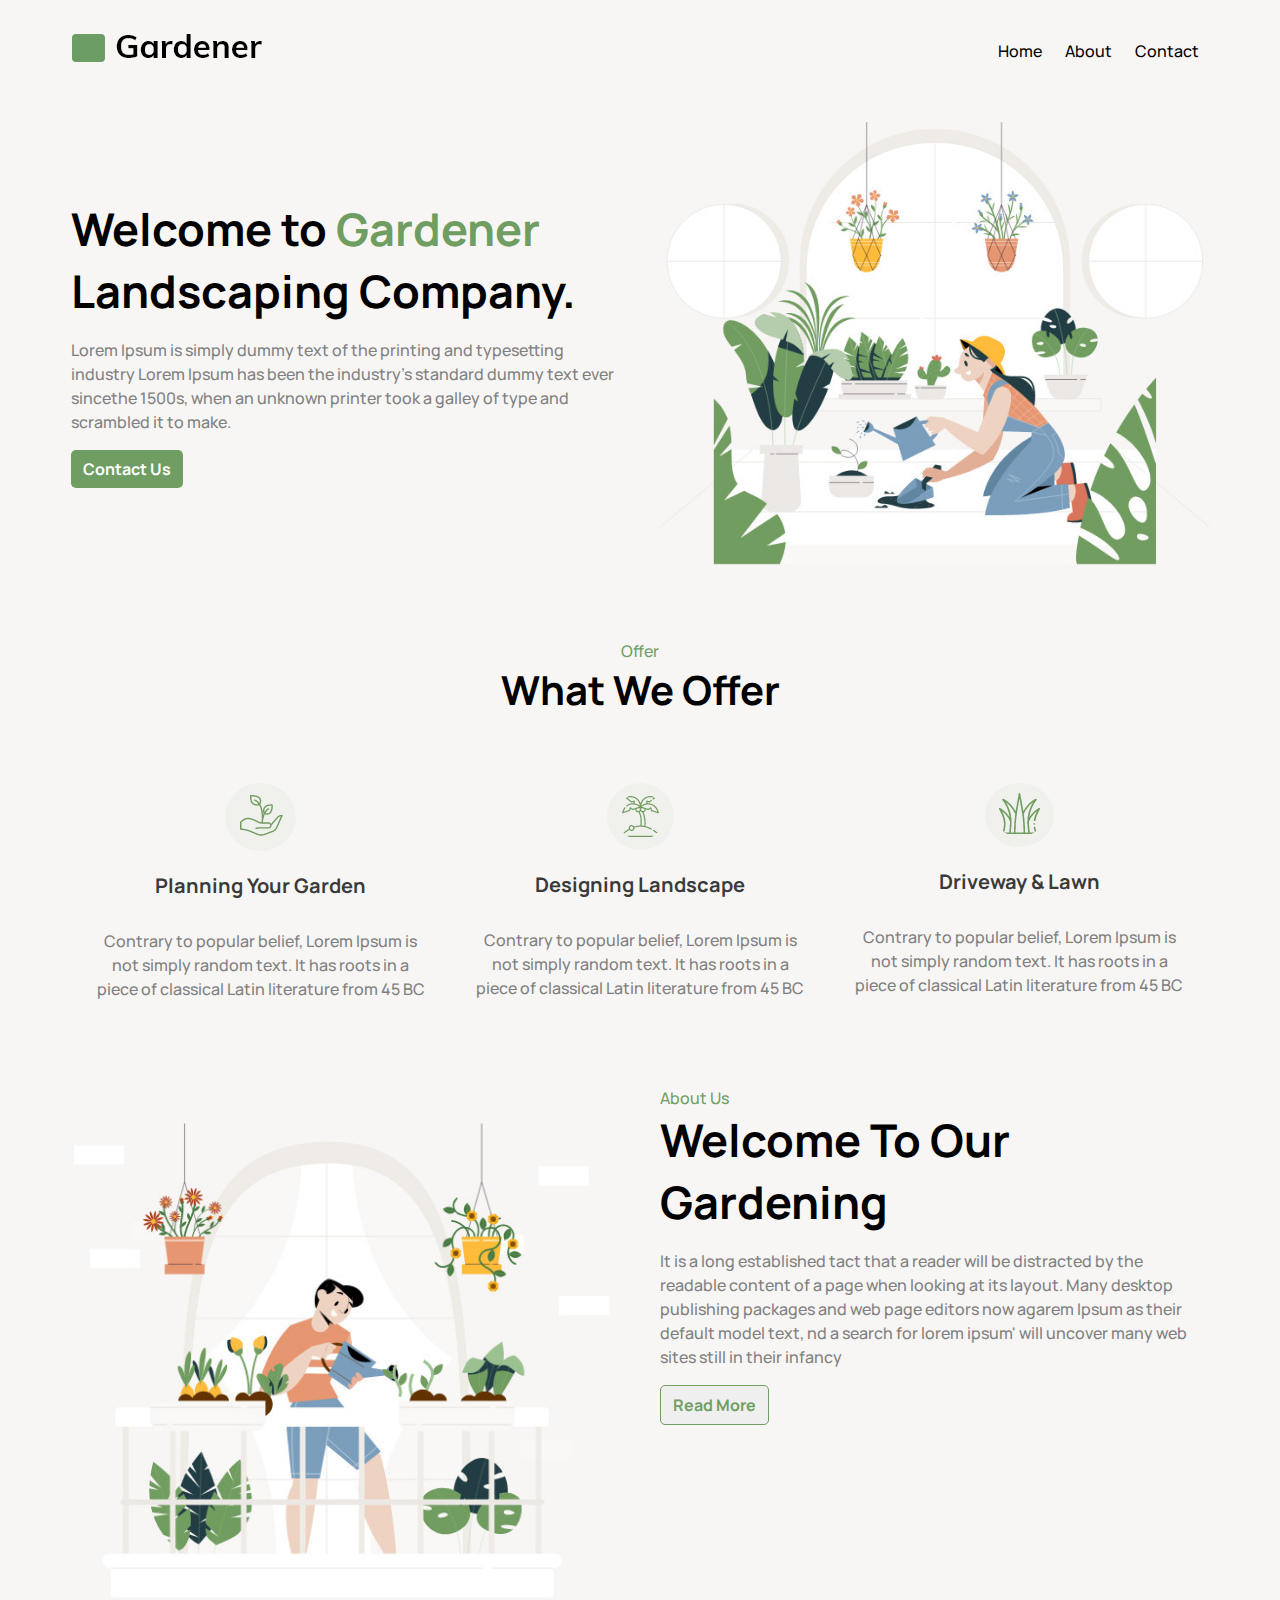
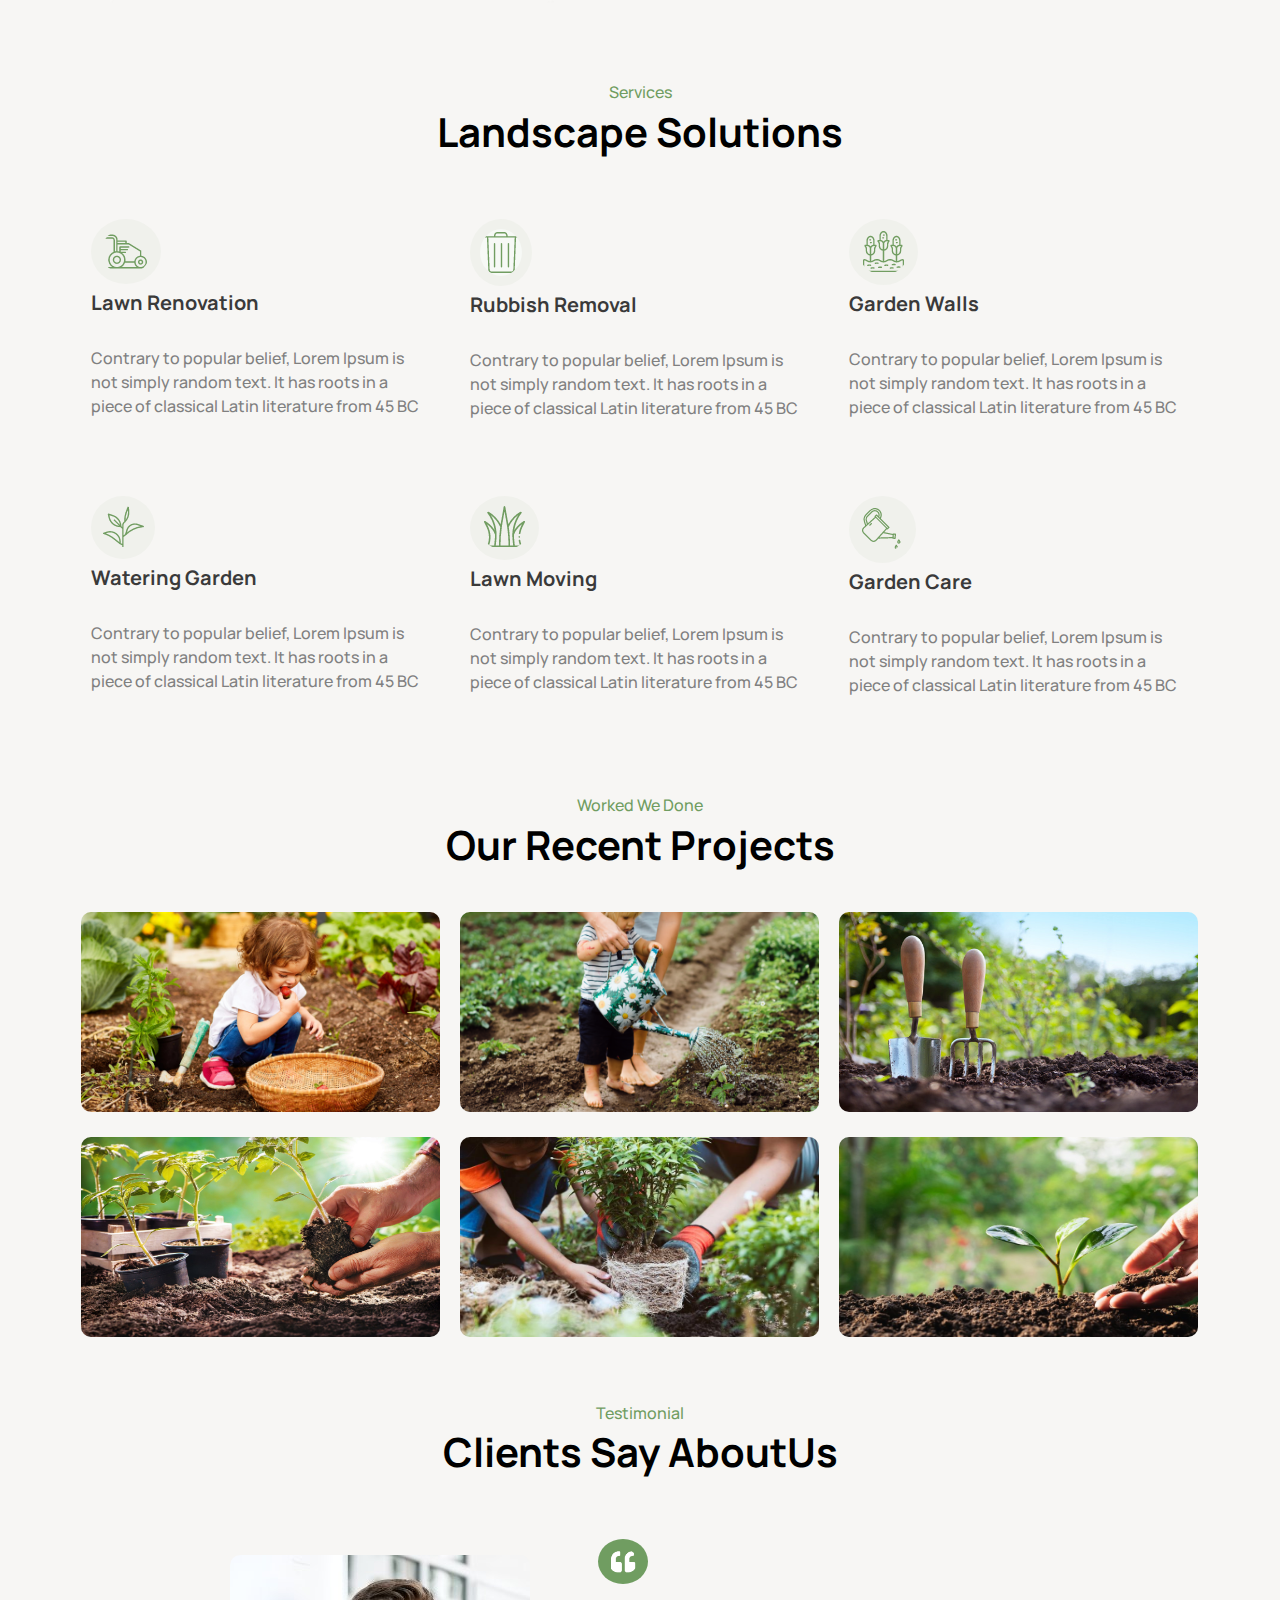
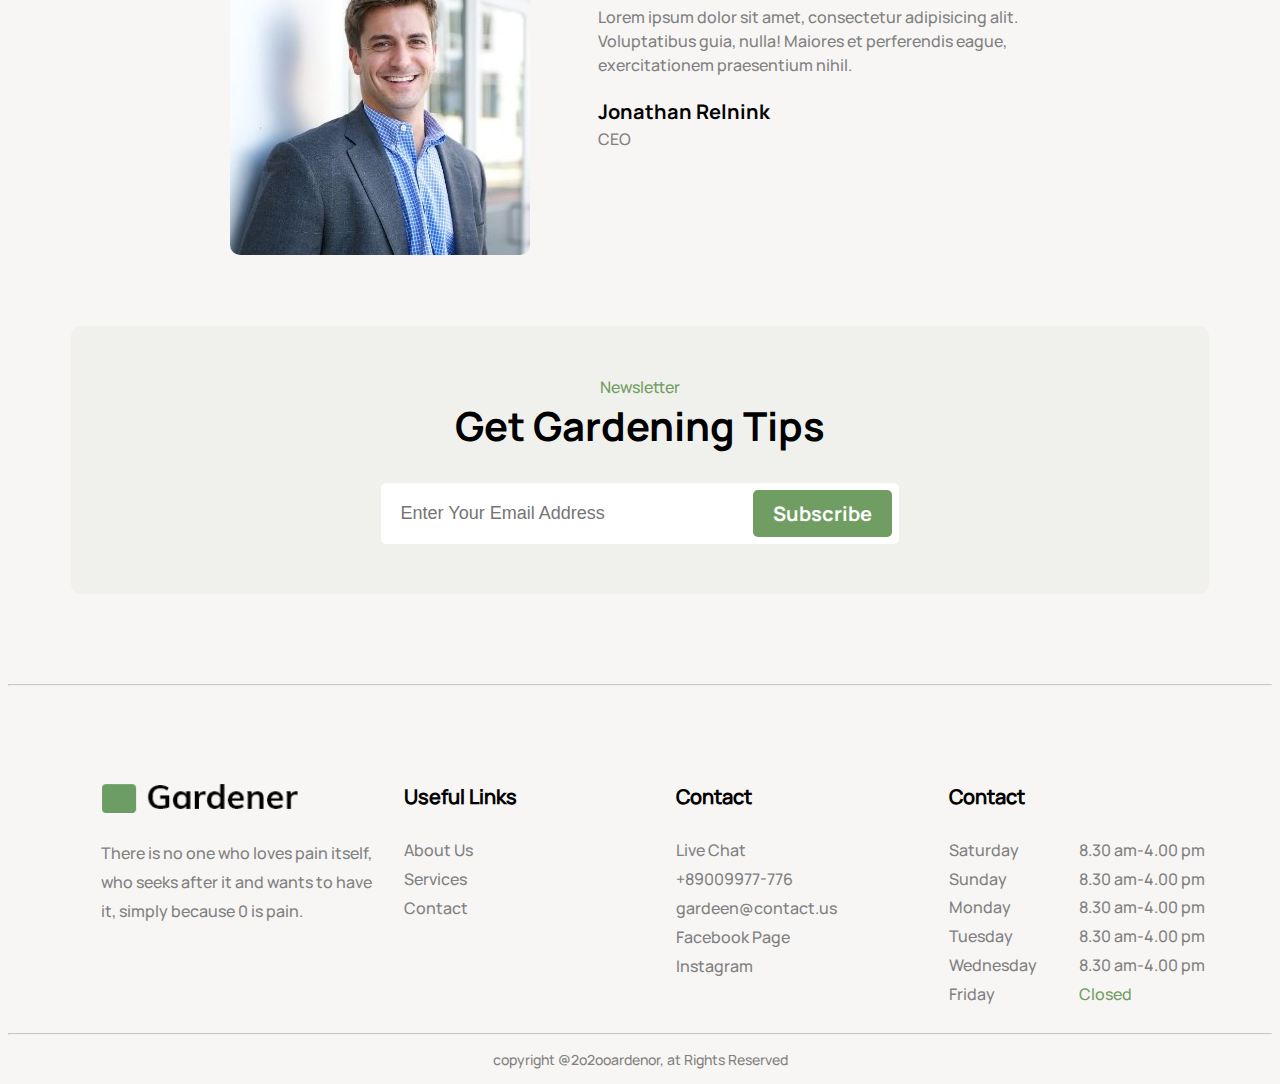
==== commit c15b39cf: "final update" ====
--- a/index.html
+++ b/index.html
@@ -21,7 +21,7 @@
         </header>
         <div class="gardener">
             <div class="welcome">
-                <h2>Welcome to<span class="font-change"> Gardener</span><span class="tab-head">Landscaping Company.</span></h2>
+                <h2>Welcome to<span class="font-change"> Gardener </span><span class="tab-head">Landscaping Company.</span></h2>
                 <p>Lorem Ipsum is simply dummy text of the printing and 
                     typesetting industry Lorem Ipsum has been the industry's 
                     standard dummy text ever sincethe 1500s, when an unknown 
@@ -49,7 +49,7 @@
                 </div>
                 <div class="offer-content">
                     <figure>
-                        <img src="images/ico-2.png" alt="iamge2">
+                        <img src="images/ico-2.png" alt="image2">
                     </figure>
                     <h3 class="content-head">Designing Landscape </h3>
                     <p>
@@ -76,7 +76,7 @@
             </figure>
             <div class="about">
                 <span id="font-about">About Us</span>
-                <h2>Welcome To Our Gardening</h2>
+                <h2>Welcome To Our <span class="tab-head">Gardening</span></h2>
                 <p>It is a long established tact that a reader will be distracted by the
                      readable content of a page when looking at its layout. Many desktop publishing 
                      packages and web page editors now agarem Ipsum as their default model text, 
@@ -206,12 +206,16 @@
                 </figure>
                 <div class="clients-content">
                     <img src="images/quote.png" alt="quoteimg" width=50px>
-                    <p>Lorem ipsum dolor sit amet, consectetur ad ipisicing alit. 
-                        Voluptatibus guia, nulla! Maiores et perferendis eague,
-                         exercitationem praesentium nihil. 
-                    </p>
-                    <p id="client-name">Jonathan Relnink </p>
-                    <p>CEO</p>
+                    <div class="client-paragraph">
+                        <p>Lorem ipsum dolor sit amet, consectetur adipisicing alit.
+                            Voluptatibus guia, nulla! Maiores et perferendis eague,
+                            exercitationem praesentium nihil. 
+                        </p>
+                        <p id="client-name">Jonathan Relnink </p>
+                        <p>CEO</p>
+
+                    </div>
+                    
                
                 </div>
             </div>
--- a/css/style.css
+++ b/css/style.css
@@ -170,18 +170,18 @@
 .clients {
     display: flex;
     padding-top: 30px;
-    max-width: 800px;
+    max-width: 900px;
     margin: 0 auto;
     justify-content: space-between;
 }
 .image3 {
-    flex-basis: 50%;
+    flex-basis: 40%;
 }
 .image3 img {
     border-radius: 10px;
 }
 .clients-content {
-    flex-basis: 50%;
+    flex-basis: 60%;
 }
 #client-name {
     font-size: 20px;
@@ -421,3 +421,148 @@
     font-style: normal;
     font-display: swap;
 }
+
+/* media */
+@media (max-width: 928px) {
+
+    .gardener {
+        flex-direction: column-reverse;
+        text-align: center;
+
+    }
+    .navigator {
+        display: none;
+    }
+    .nav-icon {
+        margin: 1em;
+        width: 40px;
+      }
+      
+      .nav-icon:after, 
+      .nav-icon:before, 
+      .nav-icon div {
+        background-color: var(--gogreen);
+        border-radius: 3px;
+        content: '';
+        display: block;
+        height: 5px;
+        margin: 7px 0;
+        transition: all .2s ease-in-out;
+      }
+      .nav-icon:hover:before {
+        transform: translateY(12px) rotate(135deg);
+      }
+      
+      .nav-icon:hover:after {
+        transform: translateY(-12px) rotate(-135deg);
+      }
+      
+      .nav-icon:hover div {
+        transform: scale(0);
+      }
+    .image1 {
+        width: 75%;
+        margin: 0 auto;
+    }
+    
+    .tab-head {
+        display: block;
+    }
+    .offer-container {
+        display: flex;
+        flex-direction: column;
+    }
+    .about-us {
+        flex-direction: column;
+    }
+    .offer, .about-us, .gardener {
+        padding-bottom: 100px;
+    }
+    .about {
+        text-align: center;
+    }
+    .image2 {
+        margin: 0 auto;
+    }
+    .service-container {
+        display: flex;
+        flex-direction: column;
+        text-align: center;
+    }
+    .service-content {
+        align-self: center;
+        width: 100%;
+    }
+    .service-content h3 {
+        text-align: center;
+    }
+    .projects-container {
+        display: flex;
+        flex-wrap: wrap;
+    }
+    .projects-content {
+        flex-basis: 50%;
+    }
+    .clients-content {
+        margin-top: 16px;
+        flex-basis: 60%;
+    }
+    .clients-content p {
+        text-align: center;
+        
+    }
+    .image3 {
+        margin: 0;
+        flex-basis: 30%;
+        margin
+    }
+    .button-inside {
+        width: 100%;
+    }
+    .footer-container {
+        display: flex;
+        flex-direction: column;
+        text-align: center;
+    }
+    .footer-gardener figure {
+        margin: 0 auto;
+    }
+    .daytime-container {
+        display: flex;
+        justify-content: space-between;
+    }
+    .link {
+        padding: 0;
+    }
+    
+}
+               
+
+               
+
+               
+@media (max-width: 416px) {
+    
+    
+    .projects-container {
+        display: flex;
+        flex-wrap: wrap;
+    }
+    .projects-content {
+        flex-basis: 100%;
+    }
+    .clients {
+        display: flex;
+        flex-direction: column;
+    }
+    .clients-content {
+        margin-top: 0px;
+    }
+    .clients-content img {
+        display: none;
+    }
+    
+    .newsletter {
+        padding: 30px;
+    }
+}
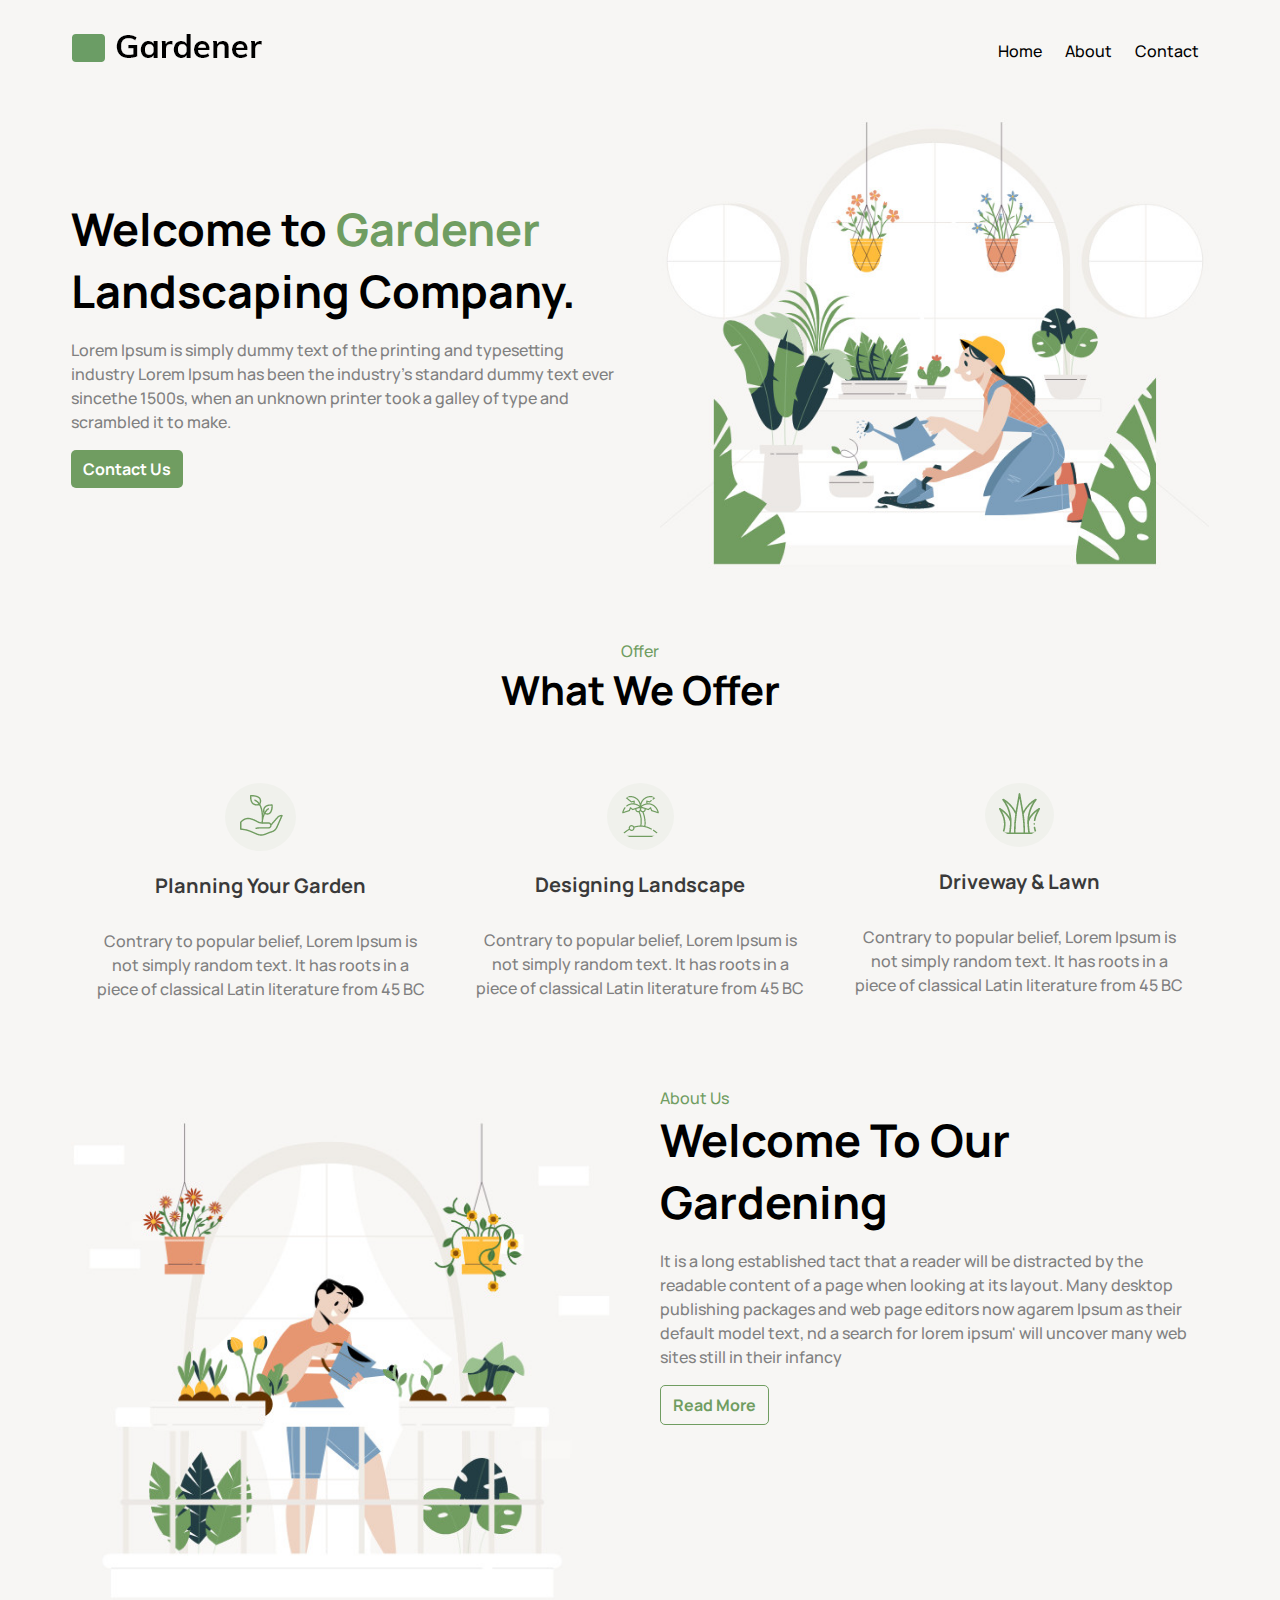
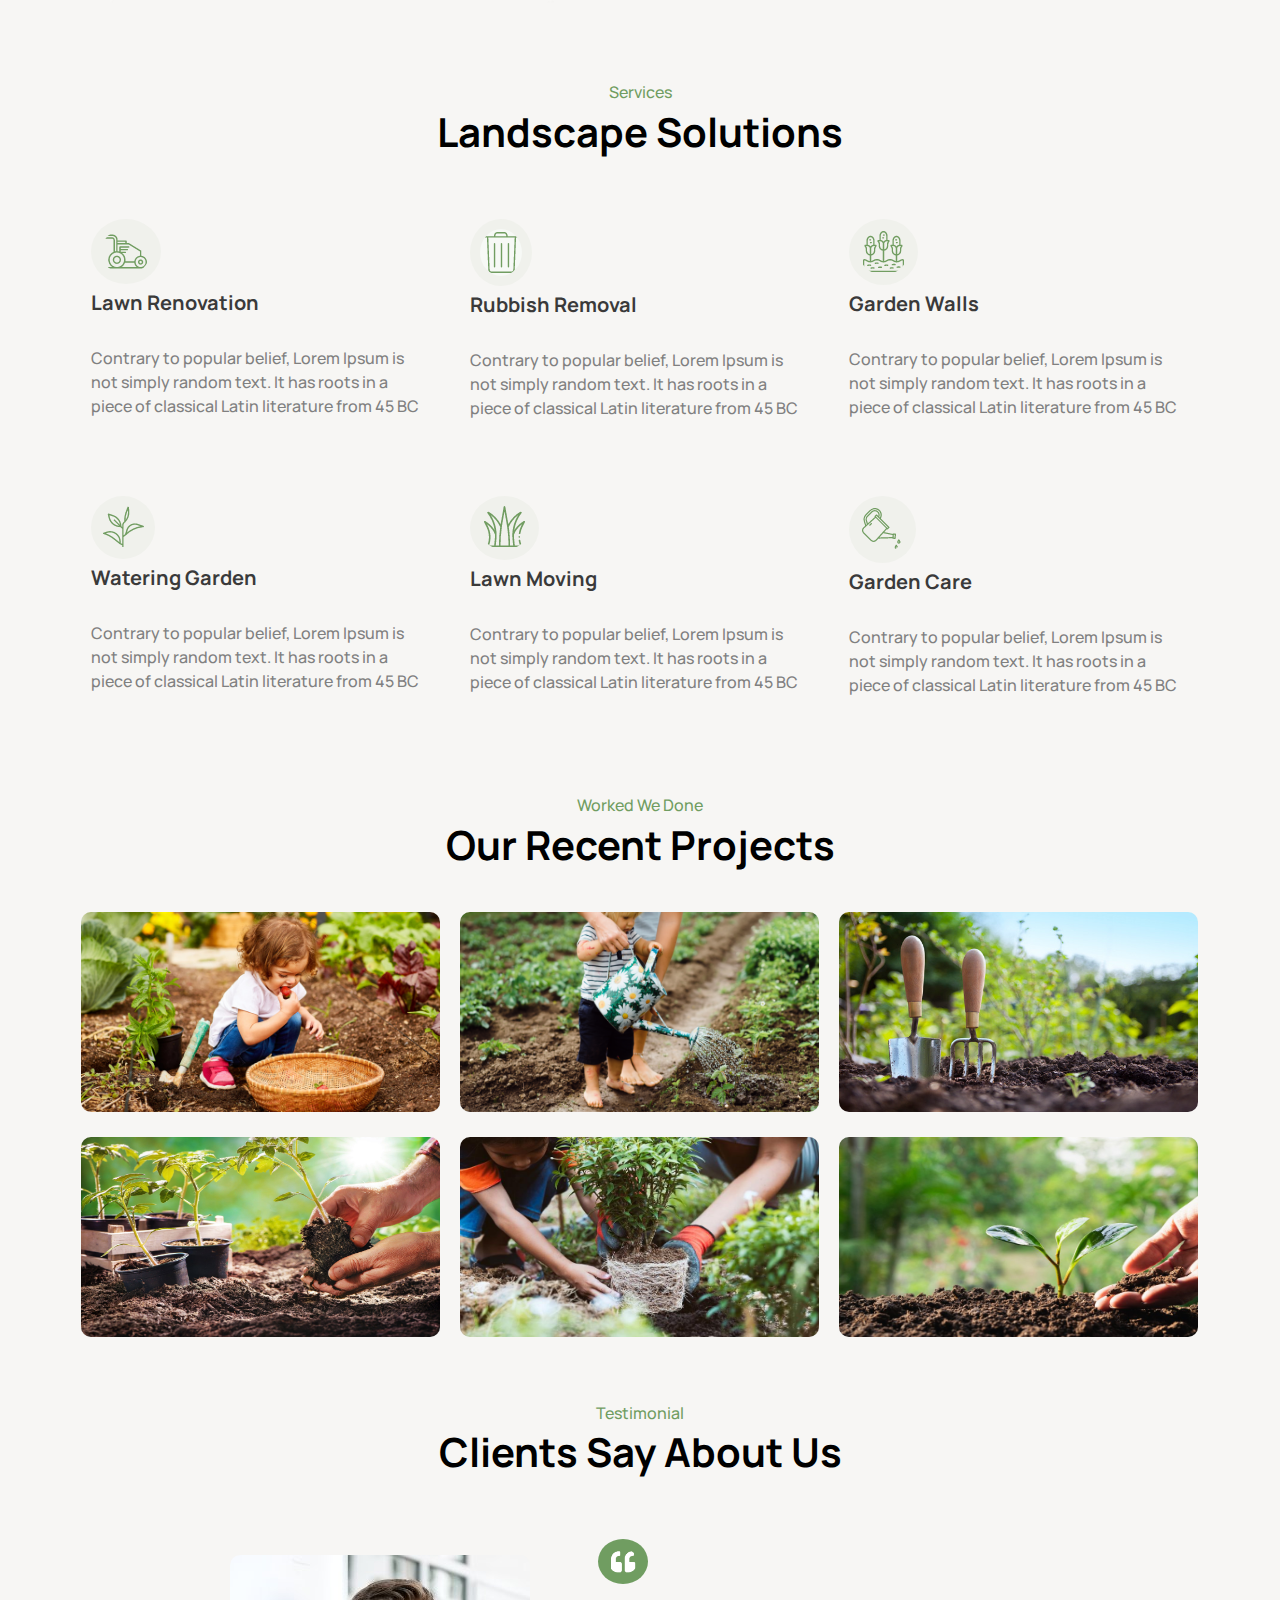
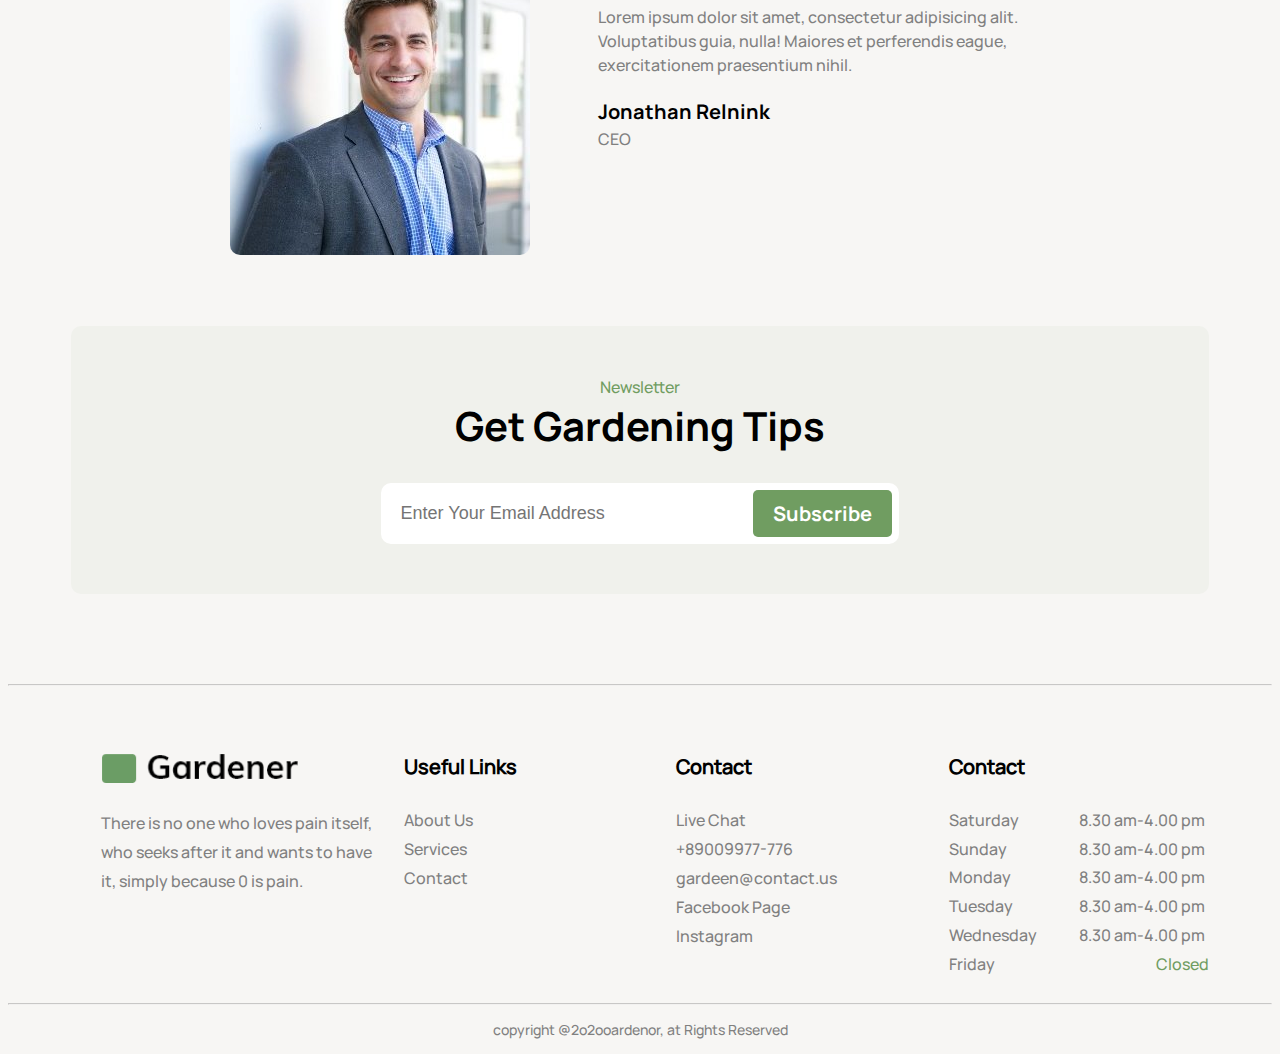
==== commit 703e42f1: "final update" ====
--- a/index.html
+++ b/index.html
@@ -99,7 +99,6 @@
                         Contrary to popular belief, Lorem Ipsum is not simply random text. 
                         It has roots in a piece of classical Latin literature from 45 BC 
                     </p>
-
                 </div>
                 <div class="service-content">
                     <figure>
@@ -110,7 +109,6 @@
                         Contrary to popular belief, Lorem Ipsum is not simply random text. 
                         It has roots in a piece of classical Latin literature from 45 BC 
                     </p>
-
                 </div>
                 <div class="service-content">
                     <figure>
@@ -121,7 +119,6 @@
                         Contrary to popular belief, Lorem Ipsum is not simply random text. 
                         It has roots in a piece of classical Latin literature from 45 BC 
                     </p>
-
                 </div>
                 <div class="service-content">
                     <figure>
@@ -132,7 +129,6 @@
                         Contrary to popular belief, Lorem Ipsum is not simply random text. 
                         It has roots in a piece of classical Latin literature from 45 BC 
                     </p>
-
                 </div>
                 <div class="service-content">
                     <figure>
@@ -143,7 +139,6 @@
                         Contrary to popular belief, Lorem Ipsum is not simply random text. 
                         It has roots in a piece of classical Latin literature from 45 BC 
                     </p>
-
                 </div>
                 <div class="service-content">
                     <figure>
@@ -154,10 +149,7 @@
                         Contrary to popular belief, Lorem Ipsum is not simply random text. 
                         It has roots in a piece of classical Latin literature from 45 BC 
                     </p>
-
-                </div>
-                
-              
+                </div>
             </div>
         </div>
         <div class="offer">
@@ -193,13 +185,12 @@
                     <figure>
                         <img src="images/projects/img-6.jpg" alt="projectimg6">
                     </figure>
-                    
                 </div>
             </div>
         </div>
         <div class="offer">
             <span id="font-offer">Testimonial</span>
-            <h3>Clients Say About<span class="tab-head">Us</span> </h3>
+            <h3>Clients Say About Us</h3>
             <div class="clients">
                 <figure class="image3">
                     <img src="images/testimonial/testimonial-2.jpg" alt="clientimg">
@@ -213,26 +204,21 @@
                         </p>
                         <p id="client-name">Jonathan Relnink </p>
                         <p>CEO</p>
-
-                    </div>
-                    
-               
+                    </div>
                 </div>
             </div>
         </div>
         <div class="newsletter">
             <span id="font-offer">Newsletter</span>
-            <h3>Get Gardening Tips </h3>
+            <h3>Get Gardening Tips</h3>
             <form class="button-inside">
                     <input type="text" name="emailid" placeholder="Enter Your Email Address">
                     <button id="subscribe">Subscribe</button>
             </form>
-            
         </div>
     </div>
     <hr id="newsletter-hr">
-    
-        <footer>
+    <footer>
             <div class="container">
                 <div class="footer-container">
                     <div class="footer-gardener">
@@ -282,20 +268,13 @@
                                 <li>8.30 am-4.00 pm</li>
                                 <li>Closed </li>
                             </ul>
-    
                         </div>
-                         
-                            
-                    </div>
-                </div>
-            </div>
-
-        <hr>
+                    </div>
+                </div>
+            </div>
+            <hr>
             <p id="footer-font">copyright @2o2ooardenor, at Rights Reserved </p>
         </footer>
-   
-    
-    
 </body>
 </html>
                --- a/css/style.css
+++ b/css/style.css
@@ -1,6 +1,5 @@
 * {-webkit-box-sizing: border-box;
     box-sizing: border-box;
-   
 }
 body {
     font-size: 16px;
@@ -8,7 +7,6 @@
     background-color: #f7f6f4;
     font-family: 'Manrope-medium';
 }
-
 p {
     line-height: 1.5em;
     color: grey;
@@ -18,7 +16,6 @@
     max-width: 1200px;
     margin: 0 auto;
     width: 90%;
-   
 }
 .main-header {
     display: flex;
@@ -28,7 +25,6 @@
     align-self: center;
     font-family: 'Manrope-medium';
 }
-
 .navigator a {
     text-decoration: none;
     color: #000;
@@ -39,7 +35,6 @@
     justify-content: space-between;
     padding-bottom: 50px;
 }
-
 .welcome {
     flex: 1;
     align-self: center;
@@ -57,7 +52,6 @@
 .font-change {
     color: var(--gogreen);
 }
-
 #contact-us {
     padding: 8px 12px 8px 12px;
     background-color: var(--gogreen);
@@ -66,7 +60,6 @@
     border-radius: 5px;
     font-size: 16px;
     font-family: 'Manrope-bold';
-
 }
 .image1 {
     flex: 1;
@@ -128,6 +121,7 @@
     border-radius: 5px;
     font-family: 'Manrope-bold';
     font-size: 16px;
+    background: transparent;
 
 }
 .service-container {
@@ -212,7 +206,7 @@
     width: 100%;
     padding: 20px;
     font-size: 18px;
-    border-radius: 5px;
+    border-radius: 10px;
     border: none;
 }
 #subscribe {
@@ -226,24 +220,20 @@
     border: none;
     font-size: 20px;
     font-family: 'Manrope-bold';
-
 }
 .newsletter {
     padding: 50px;
 }
 #newsletter-hr {
-    margin: 70px 0px;
     opacity: 0.5;
-    margin: 90px 0px 70px 0px;
+    margin: 90px 0px 40px 0px;
 }
 
 .footer-container {
     display: flex;
-    
 }
 .footer-gardener,.link,.contact,.daytime-container {
     flex: 1;
-
 }
 .footer-gardener {
     padding-left: 30px;
@@ -255,7 +245,6 @@
 .footer-gardener p {
     line-height: 1.8em;
 }
-
 footer ul {
     list-style: none;
     color: grey;
@@ -265,7 +254,6 @@
 h4 {
     font-size: 20px;
 }
-
 footer a {
     text-decoration: none;
     color: grey;
@@ -273,7 +261,6 @@
 .link {
     padding-left: 30px;
 }
-
 .daytime-container {
     display: flex;
     flex-wrap: wrap;
@@ -287,6 +274,7 @@
 
 .time li:last-child {
     color: var(--gogreen);
+    text-align: right;
 }
 footer hr {
     opacity: 0.5;
@@ -295,6 +283,7 @@
     font-size: 14px;
     text-align: center;
 }
+
 /* TYPOS */ 
 @font-face {
     font-family: 'Manrope-bold';
@@ -424,20 +413,19 @@
 
 /* media */
 @media (max-width: 928px) {
-
     .gardener {
         flex-direction: column-reverse;
         text-align: center;
-
+    }
+    .main-header {
+        align-items: baseline;
     }
     .navigator {
         display: none;
     }
     .nav-icon {
-        margin: 1em;
         width: 40px;
       }
-      
       .nav-icon:after, 
       .nav-icon:before, 
       .nav-icon div {
@@ -452,15 +440,13 @@
       .nav-icon:hover:before {
         transform: translateY(12px) rotate(135deg);
       }
-      
       .nav-icon:hover:after {
         transform: translateY(-12px) rotate(-135deg);
       }
-      
       .nav-icon:hover div {
         transform: scale(0);
       }
-    .image1 {
+      .image1 {
         width: 75%;
         margin: 0 auto;
     }
@@ -478,7 +464,8 @@
     .offer, .about-us, .gardener {
         padding-bottom: 100px;
     }
-    .about {
+    .about, 
+    .service-content h3 {
         text-align: center;
     }
     .image2 {
@@ -493,9 +480,7 @@
         align-self: center;
         width: 100%;
     }
-    .service-content h3 {
-        text-align: center;
-    }
+    
     .projects-container {
         display: flex;
         flex-wrap: wrap;
@@ -505,64 +490,83 @@
     }
     .clients-content {
         margin-top: 16px;
-        flex-basis: 60%;
+        flex: 1;
+        padding-left: 30px;
     }
     .clients-content p {
         text-align: center;
-        
     }
     .image3 {
-        margin: 0;
-        flex-basis: 30%;
-        margin
+        margin: 0 auto;
+    }
+    .image3 img {
+       width: 100%;
+    }
+    .button-inside {
+        width: 70%;
+    }
+    .footer-container {
+        display: flex;
+        flex-direction: column;
+        text-align: center;
+    }
+    .footer-gardener figure {
+        margin: 0 auto;
+    }
+    .daytime-container {
+        display: flex;
+        justify-content: space-between;
+    }
+    .link {
+        padding: 0;
+    }
+    
+}
+
+@media (max-width: 416px) {
+    p {
+        font-size: 15px;
+        line-height: 1.8em;
+    }
+    .welcome p {
+        font-size: 15px;
+        margin: 30px 0px;
+    }
+    .about p {
+        margin: 30px 0px;
+    }
+    .offer-content {
+        padding-top: 0px;
+    }
+    .projects-container {
+        display: flex;
+        flex-wrap: wrap;
+    }
+    .projects-content {
+        flex-basis: 100%;
+    }
+    .clients {
+        display: flex;
+        flex-direction: column;
+    }
+    .clients-content {
+        margin-top: 0;
+        padding-left: 0;
+    }
+    .clients-content img {
+        display: none;
+    }
+    .image3 {
+        margin: 0 auto;
+    }
+    .newsletter {
+        padding: 50px 20px;
     }
     .button-inside {
         width: 100%;
     }
-    .footer-container {
-        display: flex;
-        flex-direction: column;
-        text-align: center;
-    }
-    .footer-gardener figure {
-        margin: 0 auto;
-    }
-    .daytime-container {
-        display: flex;
-        justify-content: space-between;
-    }
-    .link {
-        padding: 0;
-    }
-    
-}
-               
-
-               
-
-               
-@media (max-width: 416px) {
-    
-    
-    .projects-container {
-        display: flex;
-        flex-wrap: wrap;
-    }
-    .projects-content {
-        flex-basis: 100%;
-    }
-    .clients {
-        display: flex;
-        flex-direction: column;
-    }
-    .clients-content {
-        margin-top: 0px;
-    }
-    .clients-content img {
-        display: none;
-    }
-    
-    .newsletter {
-        padding: 30px;
-    }
-}
+    #newsletter-hr {
+        opacity: 0.5;
+        margin: 90px 0px;
+    }
+}
